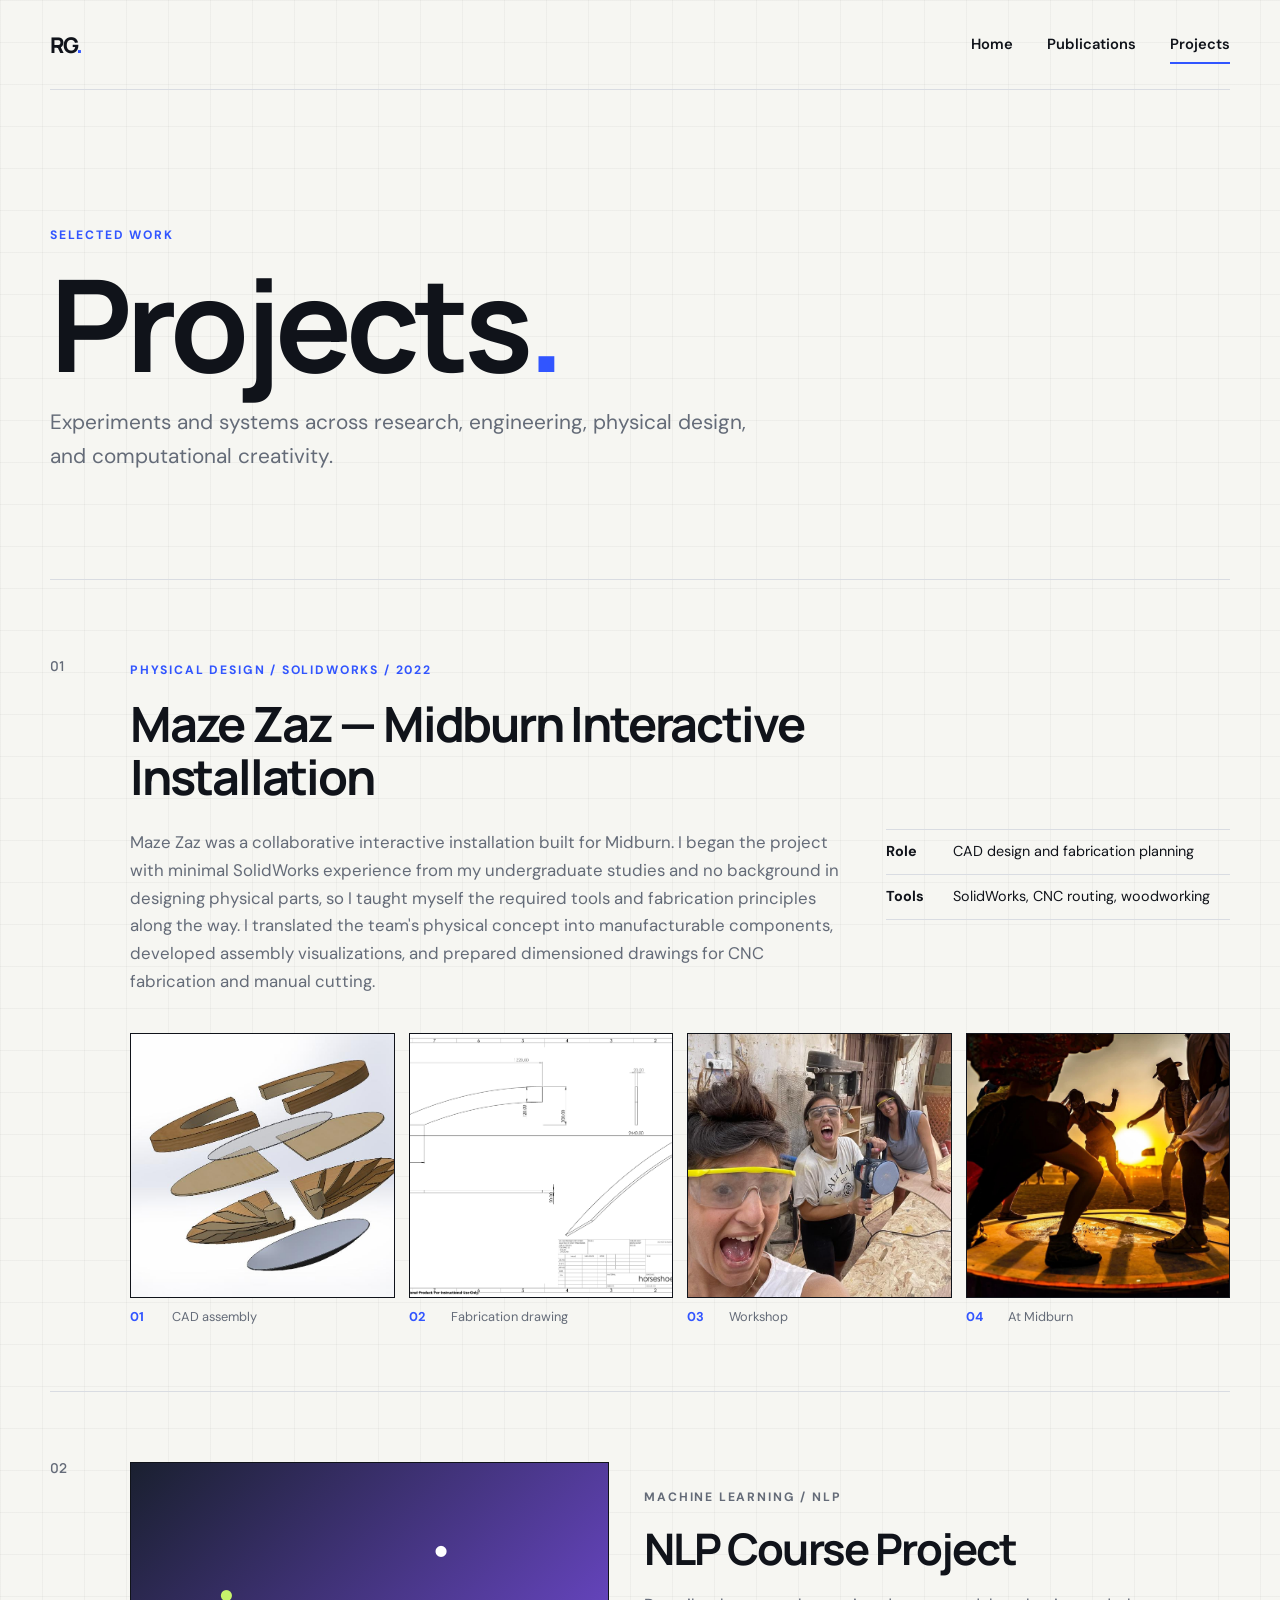
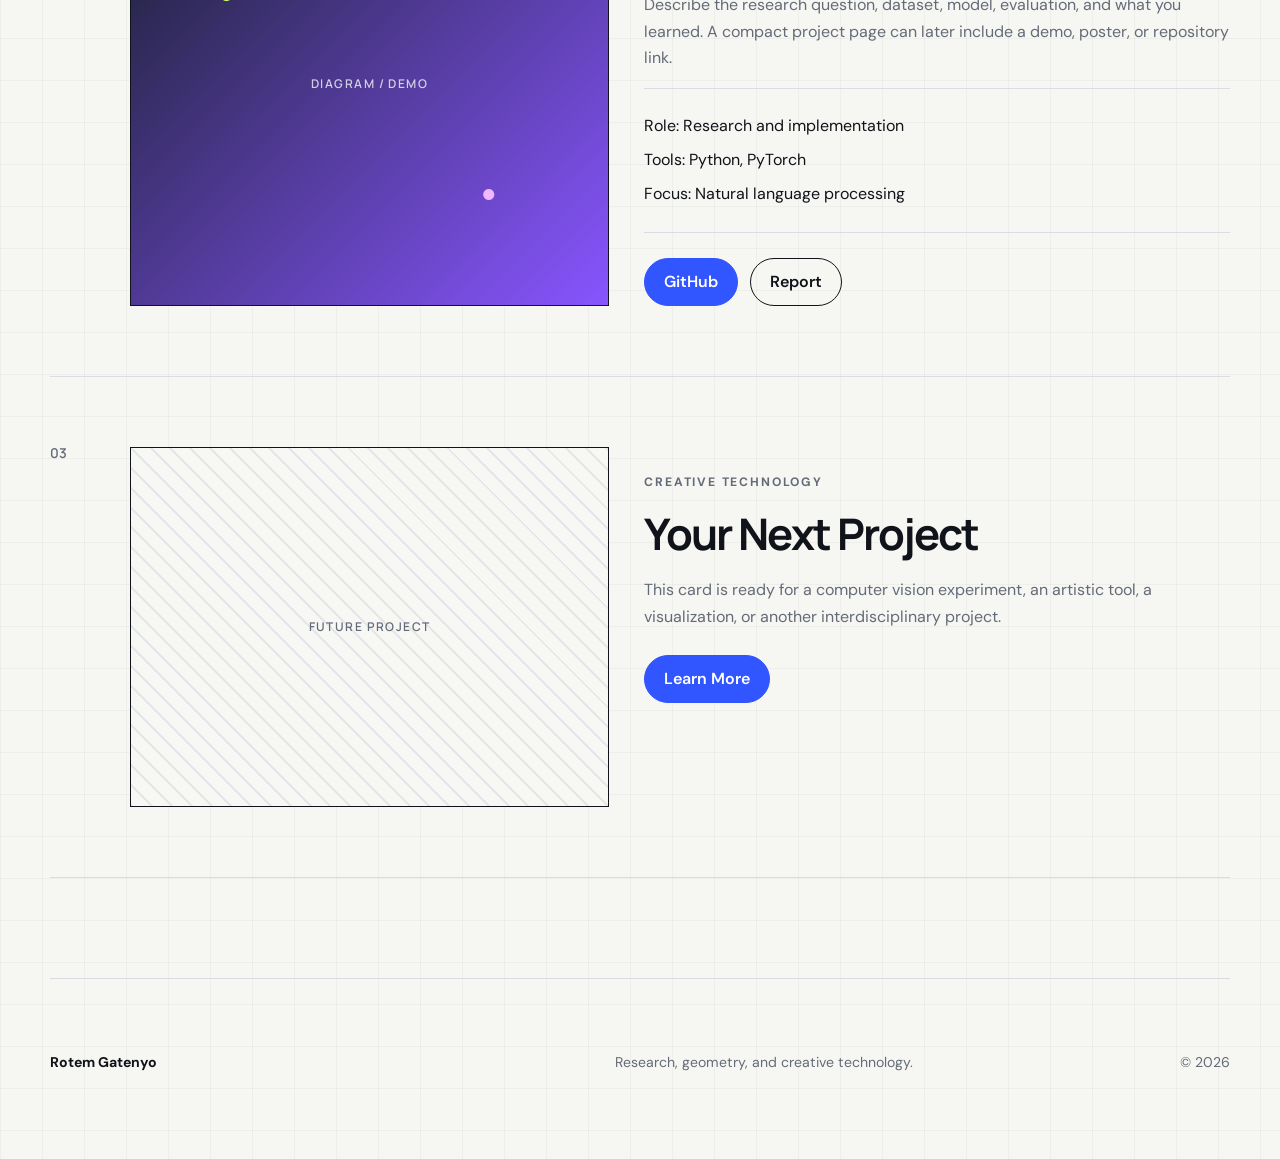
==== projects.html @ f50d6aac "add midburn project" ====
<!doctype html>
<html lang="en">
<head>
  <meta charset="utf-8">
  <meta name="viewport" content="width=device-width, initial-scale=1">
  <meta name="description" content="Research, engineering, and creative projects by Rotem Gatenyo.">
  <title>Projects | Rotem Gatenyo</title>
  <link rel="preconnect" href="https://fonts.googleapis.com">
  <link rel="preconnect" href="https://fonts.gstatic.com" crossorigin>
  <link href="https://fonts.googleapis.com/css2?family=DM+Sans:wght@400;500;600;700&family=Manrope:wght@500;600;700;800&display=swap" rel="stylesheet">
  <link rel="stylesheet" href="css/styles.css">
  <script src="js/main.js" defer></script>
</head>
<body>
  <header class="site-header">
    <a class="logo" href="index.html" aria-label="Rotem Gatenyo home">RG<span>.</span></a>
    <button class="menu-toggle" type="button" aria-expanded="false" aria-controls="site-nav">Menu</button>
    <nav id="site-nav" class="site-nav" aria-label="Main navigation">
      <a href="index.html">Home</a>
      <a href="publications.html">Publications</a>
      <a class="active" href="projects.html">Projects</a>
    </nav>
  </header>

  <main>
    <section class="page-hero section">
      <p class="eyebrow">Selected Work</p>
      <h1>Projects<span>.</span></h1>
      <p>Experiments and systems across research, engineering, physical design, and computational creativity.</p>
    </section>

    <section class="section project-list">
      <article class="project-case-study">
        <div class="project-case-heading">
          <div class="project-number">01</div>
          <div>
            <p class="card-meta">Physical Design / SolidWorks / 2022</p>
            <h2>Maze Zaz — Midburn Interactive Installation</h2>
          </div>
        </div>

        <div class="project-case-summary">
          <p>Maze Zaz was a collaborative interactive installation built for Midburn. I began the project with minimal SolidWorks experience from my undergraduate studies and no background in designing physical parts, so I taught myself the required tools and fabrication principles along the way. I translated the team's physical concept into manufacturable components, developed assembly visualizations, and prepared dimensioned drawings for CNC fabrication and manual cutting.</p>
          <ul class="project-facts">
            <li><strong>Role</strong> CAD design and fabrication planning</li>
            <li><strong>Tools</strong> SolidWorks, CNC routing, woodworking</li>
          </ul>
        </div>

        <div class="project-gallery" aria-label="Maze Zaz project process">
          <figure class="gallery-item">
            <img src="assets/images/projects/midburn/cad-exploded-view.jpg" alt="Exploded SolidWorks assembly showing the layered wooden components">
            <figcaption><span>01</span> CAD assembly</figcaption>
          </figure>
          <figure class="gallery-item">
            <img src="assets/images/projects/midburn/fabrication-drawing.png" alt="Dimensioned SolidWorks fabrication drawing for a curved wooden component">
            <figcaption><span>02</span> Fabrication drawing</figcaption>
          </figure>
          <figure class="gallery-item">
            <img src="assets/images/projects/midburn/workshop.jpg" alt="Team members cutting and sanding wooden parts in the workshop">
            <figcaption><span>03</span> Workshop</figcaption>
          </figure>
          <figure class="gallery-item">
            <img src="assets/images/projects/midburn/midburn-sunset.jpg" alt="Participants using the completed Maze Zaz installation at Midburn during sunset">
            <figcaption><span>04</span> At Midburn</figcaption>
          </figure>
        </div>
      </article>

      <article class="project-row">
        <div class="project-number">02</div>
        <div class="project-image placeholder-nlp" role="img" aria-label="Placeholder for the NLP course project image">
          <span>Diagram / demo</span>
        </div>
        <div class="project-copy">
          <p class="card-meta">Machine Learning / NLP</p>
          <h2>NLP Course Project</h2>
          <p>Describe the research question, dataset, model, evaluation, and what you learned. A compact project page can later include a demo, poster, or repository link.</p>
          <ul class="project-details">
            <li>Role: Research and implementation</li>
            <li>Tools: Python, PyTorch</li>
            <li>Focus: Natural language processing</li>
          </ul>
          <div class="button-row compact">
            <a class="button primary" href="#">GitHub</a>
            <a class="button" href="#">Report</a>
          </div>
        </div>
      </article>

      <article class="project-row">
        <div class="project-number">03</div>
        <div class="project-image placeholder-future" role="img" aria-label="Placeholder for a future project image">
          <span>Future project</span>
        </div>
        <div class="project-copy">
          <p class="card-meta">Creative Technology</p>
          <h2>Your Next Project</h2>
          <p>This card is ready for a computer vision experiment, an artistic tool, a visualization, or another interdisciplinary project.</p>
          <div class="button-row compact">
            <a class="button primary" href="#">Learn More</a>
          </div>
        </div>
      </article>
    </section>
  </main>

  <footer class="site-footer">
    <p>Rotem Gatenyo</p>
    <p>Research, geometry, and creative technology.</p>
    <p>© <span data-current-year></span></p>
  </footer>
</body>
</html>
---- css/styles.css ----
:root {
  --ink: #10131a;
  --muted: #646b78;
  --paper: #f6f6f2;
  --panel: #ffffff;
  --line: #d9dce2;
  --blue: #3155ff;
  --violet: #8855ff;
  --lime: #c7f36b;
  --max-width: 1180px;
  --shadow: 0 24px 70px rgba(24, 28, 42, 0.1);
}

* {
  box-sizing: border-box;
}

html {
  scroll-behavior: smooth;
}

body {
  margin: 0;
  color: var(--ink);
  background:
    linear-gradient(rgba(16, 19, 26, 0.035) 1px, transparent 1px),
    linear-gradient(90deg, rgba(16, 19, 26, 0.035) 1px, transparent 1px),
    var(--paper);
  background-size: 42px 42px;
  font-family: "DM Sans", sans-serif;
  line-height: 1.65;
}

a {
  color: inherit;
  text-decoration: none;
}

.site-header,
.site-footer,
.section {
  width: min(calc(100% - 40px), var(--max-width));
  margin-inline: auto;
}

.site-header {
  min-height: 90px;
  display: flex;
  align-items: center;
  justify-content: space-between;
  border-bottom: 1px solid var(--line);
}

.logo {
  font: 800 1.35rem/1 "Manrope", sans-serif;
  letter-spacing: -0.06em;
}

.logo span,
.page-hero h1 span {
  color: var(--blue);
}

.site-nav {
  display: flex;
  align-items: center;
  gap: 34px;
  font-size: 0.92rem;
  font-weight: 600;
}

.site-nav a {
  position: relative;
  padding: 12px 0;
}

.site-nav a::after {
  content: "";
  position: absolute;
  right: 0;
  bottom: 5px;
  left: 0;
  height: 2px;
  background: var(--blue);
  transform: scaleX(0);
  transform-origin: left;
  transition: transform 180ms ease;
}

.site-nav a:hover::after,
.site-nav a.active::after {
  transform: scaleX(1);
}

.menu-toggle {
  display: none;
}

.section {
  padding-block: 100px;
  border-bottom: 1px solid var(--line);
}

.hero {
  min-height: 690px;
  display: grid;
  grid-template-columns: 1.1fr 0.9fr;
  align-items: center;
  gap: 70px;
}

.eyebrow,
.card-meta,
.section-number,
.year-label {
  margin: 0 0 18px;
  color: var(--blue);
  font-size: 0.76rem;
  font-weight: 700;
  letter-spacing: 0.15em;
  text-transform: uppercase;
}

h1,
h2,
h3,
p {
  margin-top: 0;
}

h1,
h2,
h3 {
  font-family: "Manrope", sans-serif;
  letter-spacing: -0.045em;
}

.hero h1 {
  margin-bottom: 28px;
  font-size: clamp(4.5rem, 10vw, 8.5rem);
  line-height: 0.8;
}

.hero h1 span {
  color: transparent;
  -webkit-text-stroke: 2px var(--ink);
}

.hero-intro {
  max-width: 600px;
  color: #303541;
  font-size: clamp(1.3rem, 2.2vw, 1.75rem);
  line-height: 1.4;
}

.button-row {
  display: flex;
  flex-wrap: wrap;
  gap: 12px;
  margin-top: 34px;
}

.button-row.compact {
  margin-top: 25px;
}

.button {
  display: inline-flex;
  align-items: center;
  justify-content: center;
  min-height: 45px;
  padding: 10px 19px;
  border: 1px solid var(--ink);
  border-radius: 100px;
  background: transparent;
  font-weight: 600;
  transition: transform 180ms ease, color 180ms ease, background 180ms ease;
}

.button:hover {
  transform: translateY(-2px);
  color: var(--paper);
  background: var(--ink);
}

.button.primary {
  color: white;
  border-color: var(--blue);
  background: var(--blue);
}

.hero-visual {
  position: relative;
  min-height: 480px;
  overflow: hidden;
  border: 1px solid var(--ink);
  border-radius: 2px;
  background: #111522;
  box-shadow: var(--shadow);
}

.hero-visual img {
  width: 100%;
  height: 100%;
  min-height: 480px;
  display: block;
  object-fit: cover;
  object-position: center;
}

.two-column {
  display: grid;
  grid-template-columns: 0.7fr 1.3fr;
  gap: 80px;
}

.about-portrait {
  width: 170px;
  height: 220px;
  display: block;
  margin-top: 28px;
  border: 1px solid var(--ink);
  object-fit: cover;
  object-position: center 34%;
  box-shadow: 5px 5px 0 var(--blue);
}

h2 {
  margin-bottom: 20px;
  font-size: clamp(2rem, 4vw, 3.7rem);
  line-height: 1.08;
}

.prose {
  max-width: 720px;
  font-size: 1.12rem;
}

.prose p:first-child {
  font-size: 1.45rem;
  line-height: 1.45;
}

.section-heading {
  display: flex;
  align-items: end;
  justify-content: space-between;
  gap: 30px;
  margin-bottom: 45px;
}

.section-heading > p {
  color: var(--muted);
}

.tag-grid {
  display: grid;
  grid-template-columns: repeat(3, 1fr);
}

.tag-grid span {
  padding: 30px 24px;
  border-top: 1px solid var(--ink);
  font-family: "Manrope", sans-serif;
  font-size: clamp(1rem, 2vw, 1.35rem);
  font-weight: 700;
}

.tag-grid span:nth-child(3n + 2) {
  border-right: 1px solid var(--line);
  border-left: 1px solid var(--line);
}

.card-grid {
  display: grid;
  grid-template-columns: repeat(2, 1fr);
  gap: 24px;
}

.project-card {
  overflow: hidden;
  border: 1px solid var(--ink);
  background: var(--panel);
  box-shadow: 8px 8px 0 var(--ink);
}

.card-art {
  position: relative;
  height: 285px;
  overflow: hidden;
}

.accent-blue .card-art {
  background: linear-gradient(135deg, #dbe2ff, #3155ff);
}

.accent-violet .card-art {
  background: linear-gradient(135deg, #f0ddff, #8855ff);
}

.card-art-geometry::before,
.card-art-object::before {
  content: "";
  position: absolute;
  inset: 18%;
  border: 2px solid white;
  transform: rotate(25deg);
  box-shadow: 0 0 0 20px rgba(255, 255, 255, 0.15), 0 0 0 42px rgba(255, 255, 255, 0.08);
}

.card-art-object::before {
  inset: 24% 29%;
  border-radius: 50% 10% 45% 20%;
  transform: rotate(-16deg);
}

.card-art-photo img {
  width: 100%;
  height: 100%;
  display: block;
  object-fit: cover;
}

.card-art-publication img {
  padding: 10px;
  background: white;
  object-fit: contain;
  object-position: center;
}

.card-body {
  padding: 30px;
}

.card-body h3 {
  margin-bottom: 12px;
  font-size: 1.75rem;
}

.card-body p {
  color: var(--muted);
}

.text-link {
  display: inline-block;
  color: var(--ink);
  font-weight: 700;
}

.text-link span {
  display: inline-block;
  transition: transform 180ms ease;
}

.text-link:hover span {
  transform: translate(3px, -2px);
}

.page-hero {
  padding-top: 135px;
  padding-bottom: 85px;
}

.page-hero h1 {
  margin-bottom: 20px;
  font-size: clamp(4rem, 10vw, 8rem);
  line-height: 0.95;
}

.page-hero > p:last-child {
  max-width: 700px;
  color: var(--muted);
  font-size: 1.3rem;
}

.publication-list,
.project-list {
  padding-top: 25px;
}

.year-label {
  margin-top: 55px;
  padding-bottom: 15px;
  border-bottom: 1px solid var(--ink);
}

.publication {
  display: grid;
  grid-template-columns: 90px 1fr;
  gap: 30px;
  padding: 50px 0 70px;
  border-bottom: 1px solid var(--line);
}

.publication-index,
.project-number {
  color: var(--muted);
  font: 600 0.85rem/1 "Manrope", sans-serif;
}

.publication h2 {
  margin-bottom: 10px;
  font-size: clamp(1.65rem, 2.1vw, 2.15rem);
  line-height: 1.08;
}

.publication-content {
  display: grid;
  grid-template-columns: 430px minmax(0, 1fr);
  align-items: start;
  gap: 42px;
}

.publication-content-featured {
  grid-template-columns: 430px minmax(0, 1fr);
}

.publication-visual {
  display: block;
  overflow: hidden;
  border: 1px solid var(--ink);
  background: white;
  box-shadow: 7px 7px 0 var(--ink);
}

.publication-visual img {
  width: 100%;
  height: auto;
  display: block;
  transition: transform 240ms ease;
}

.publication-visual-wide {
  width: 100%;
}

.publication-visual-portrait {
  width: 82%;
}

.publication-visual:hover img {
  transform: scale(1.015);
}

.authors {
  margin-bottom: 12px;
  color: #343946;
  line-height: 1.45;
}

.description {
  max-width: 760px;
  margin-bottom: 0;
  color: var(--muted);
  font-size: 0.95rem;
  line-height: 1.55;
}

.publication .button-row.compact {
  margin-top: 20px;
}

.publication .button {
  min-height: 41px;
  padding: 8px 16px;
  font-size: 0.92rem;
}

@media (max-width: 1050px) {
  .publication-content,
  .publication-content-featured {
    grid-template-columns: 1fr;
    gap: 32px;
  }

  .publication-visual {
    width: min(100%, 620px);
  }

  .publication-visual-portrait {
    width: min(82%, 430px);
  }
}

.project-row {
  display: grid;
  grid-template-columns: 45px minmax(260px, 0.9fr) 1.1fr;
  gap: 35px;
  padding: 70px 0;
  border-bottom: 1px solid var(--line);
}

.project-case-study {
  padding: 55px 0 65px;
  border-bottom: 1px solid var(--line);
}

.project-case-heading {
  display: grid;
  grid-template-columns: 45px 1fr;
  gap: 35px;
  margin-bottom: 26px;
}

.project-case-heading h2 {
  max-width: 900px;
  margin-bottom: 0;
  font-size: clamp(2.1rem, 3.8vw, 3.8rem);
}

.project-case-summary {
  display: grid;
  grid-template-columns: minmax(0, 1.35fr) minmax(280px, 0.65fr);
  align-items: start;
  gap: 42px;
  margin-left: 80px;
}

.project-case-summary > p {
  margin-bottom: 0;
  color: var(--muted);
  font-size: 1.05rem;
}

.project-facts {
  margin: 0;
  padding: 0;
  border-top: 1px solid var(--line);
  list-style: none;
}

.project-facts li {
  display: grid;
  grid-template-columns: 55px 1fr;
  gap: 12px;
  padding: 10px 0;
  border-bottom: 1px solid var(--line);
  font-size: 0.9rem;
}

.project-gallery {
  display: grid;
  grid-template-columns: repeat(4, minmax(0, 1fr));
  gap: 14px;
  margin: 38px 0 0 80px;
}

.gallery-item {
  margin: 0;
}

.gallery-item img {
  width: 100%;
  aspect-ratio: 1 / 1;
  display: block;
  border: 1px solid var(--ink);
  background: white;
  object-fit: cover;
}

.gallery-item:nth-child(1) img {
  object-position: center;
}

.gallery-item:nth-child(2) img {
  object-fit: cover;
  object-position: 50% 39%;
}

.gallery-item:nth-child(3) img {
  object-position: center 58%;
}

.gallery-item:nth-child(4) img {
  object-position: center;
}

.gallery-item figcaption {
  display: grid;
  grid-template-columns: 34px 1fr;
  gap: 8px;
  padding-top: 10px;
  color: var(--muted);
  font-size: 0.8rem;
  line-height: 1.45;
}

.gallery-item figcaption span {
  color: var(--blue);
  font-weight: 700;
}

.project-image {
  min-height: 360px;
  display: grid;
  place-items: center;
  overflow: hidden;
  border: 1px solid var(--ink);
  color: rgba(255, 255, 255, 0.75);
  font: 600 0.75rem/1 "Manrope", sans-serif;
  letter-spacing: 0.12em;
  text-transform: uppercase;
}

.placeholder-solidworks {
  background:
    linear-gradient(35deg, transparent 47%, rgba(255, 255, 255, 0.45) 48% 49%, transparent 50%),
    linear-gradient(-35deg, transparent 47%, rgba(255, 255, 255, 0.32) 48% 49%, transparent 50%),
    #3155ff;
  background-size: 60px 60px;
}

.placeholder-nlp {
  background: radial-gradient(circle at 20% 30%, var(--lime) 0 5px, transparent 6px),
    radial-gradient(circle at 65% 20%, white 0 5px, transparent 6px),
    radial-gradient(circle at 75% 75%, #f2b8ff 0 5px, transparent 6px),
    linear-gradient(135deg, #1a2030, #8855ff);
}

.placeholder-future {
  color: var(--muted);
  background: repeating-linear-gradient(45deg, #e5e6ea, #e5e6ea 2px, #f7f7f4 2px, #f7f7f4 14px);
}

.project-copy {
  padding-top: 25px;
}

.project-copy h2 {
  font-size: clamp(2rem, 3.4vw, 3.2rem);
}

.project-copy > p {
  color: var(--muted);
}

.project-details {
  padding: 20px 0;
  border-top: 1px solid var(--line);
  border-bottom: 1px solid var(--line);
  list-style: none;
}

.project-details li {
  padding: 4px 0;
}

.site-footer {
  min-height: 180px;
  display: grid;
  grid-template-columns: 1fr 1fr auto;
  align-items: center;
  gap: 30px;
  color: var(--muted);
  font-size: 0.88rem;
}

.site-footer p:first-child {
  color: var(--ink);
  font-weight: 700;
}

@media (max-width: 800px) {
  .site-header {
    position: relative;
    min-height: 74px;
  }

  .menu-toggle {
    display: block;
    padding: 8px 0;
    border: 0;
    background: transparent;
    font: 600 0.9rem/1 "DM Sans", sans-serif;
  }

  .site-nav {
    position: absolute;
    z-index: 10;
    top: 74px;
    right: 0;
    left: 0;
    display: none;
    padding: 20px;
    border: 1px solid var(--ink);
    background: var(--paper);
    flex-direction: column;
    align-items: flex-start;
    gap: 10px;
  }

  .site-nav.open {
    display: flex;
  }

  .section {
    padding-block: 70px;
  }

  .hero {
    grid-template-columns: 1fr;
    gap: 45px;
    padding-top: 80px;
  }

  .hero-visual {
    min-height: 400px;
  }

  .two-column,
  .card-grid,
  .project-row {
    grid-template-columns: 1fr;
  }

  .project-case-heading {
    grid-template-columns: 1fr;
    gap: 12px;
  }

  .project-case-summary {
    grid-template-columns: 1fr;
    gap: 24px;
    margin-left: 0;
  }

  .project-gallery {
    margin-left: 0;
    overflow-x: auto;
    grid-template-columns: repeat(4, 220px);
    padding-bottom: 12px;
    scroll-snap-type: x proximity;
  }

  .gallery-item {
    scroll-snap-align: start;
  }

  .tag-grid {
    grid-template-columns: repeat(2, 1fr);
  }

  .tag-grid span:nth-child(3n + 2) {
    border-right: 0;
    border-left: 0;
  }

  .tag-grid span:nth-child(even) {
    border-left: 1px solid var(--line);
  }

  .project-number {
    display: none;
  }

  .project-image {
    min-height: 300px;
  }

  .publication-content {
    grid-template-columns: 1fr;
    gap: 32px;
  }

  .publication-visual {
    width: min(100%, 520px);
  }

  .site-footer {
    grid-template-columns: 1fr;
    gap: 5px;
    padding-block: 50px;
  }
}

@media (max-width: 520px) {
  .site-header,
  .site-footer,
  .section {
    width: min(calc(100% - 28px), var(--max-width));
  }

  .hero h1 {
    font-size: 4.2rem;
  }

  .hero-visual {
    min-height: 330px;
  }

  .section-heading {
    align-items: flex-start;
    flex-direction: column;
  }

  .tag-grid {
    grid-template-columns: 1fr;
  }

  .tag-grid span:nth-child(even) {
    border-left: 0;
  }

  .publication {
    grid-template-columns: 1fr;
    gap: 15px;
  }
}

@media (prefers-reduced-motion: reduce) {
  html {
    scroll-behavior: auto;
  }

  *,
  *::before,
  *::after {
    transition-duration: 0.01ms !important;
  }
}
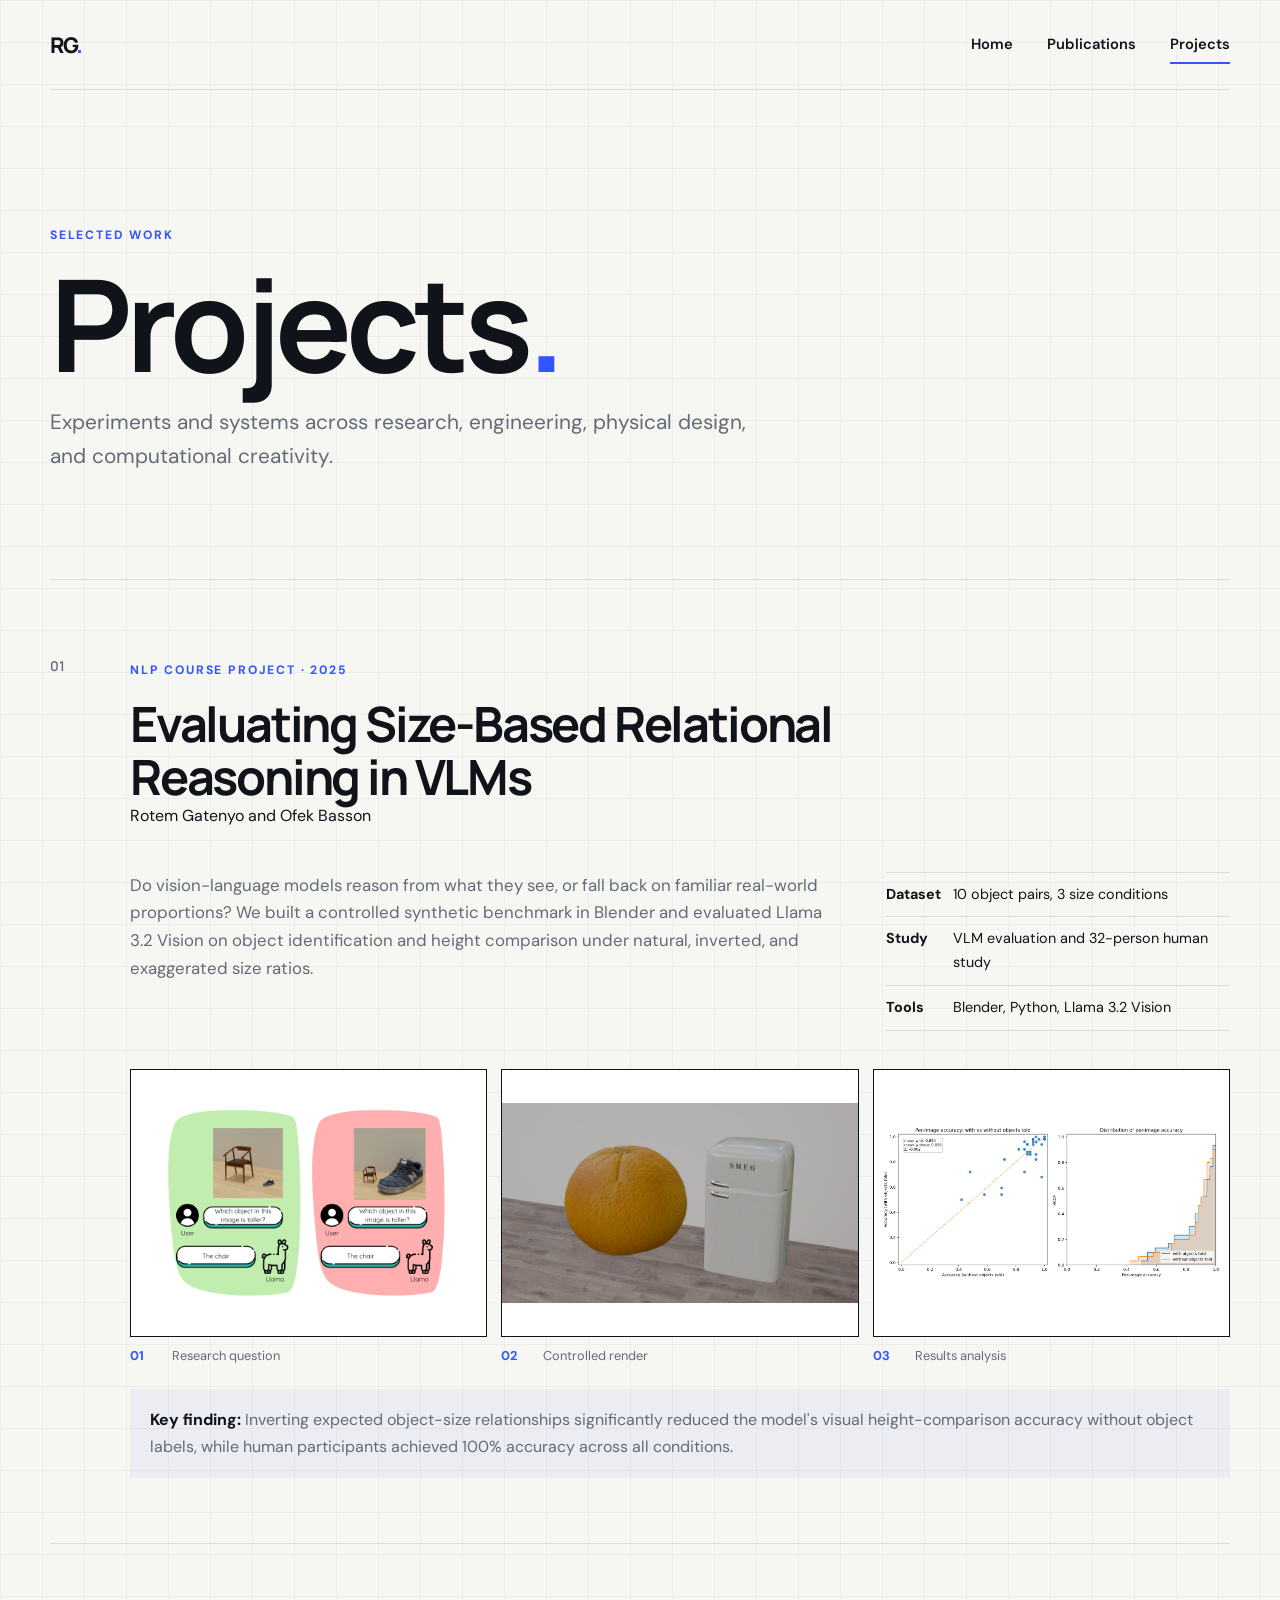
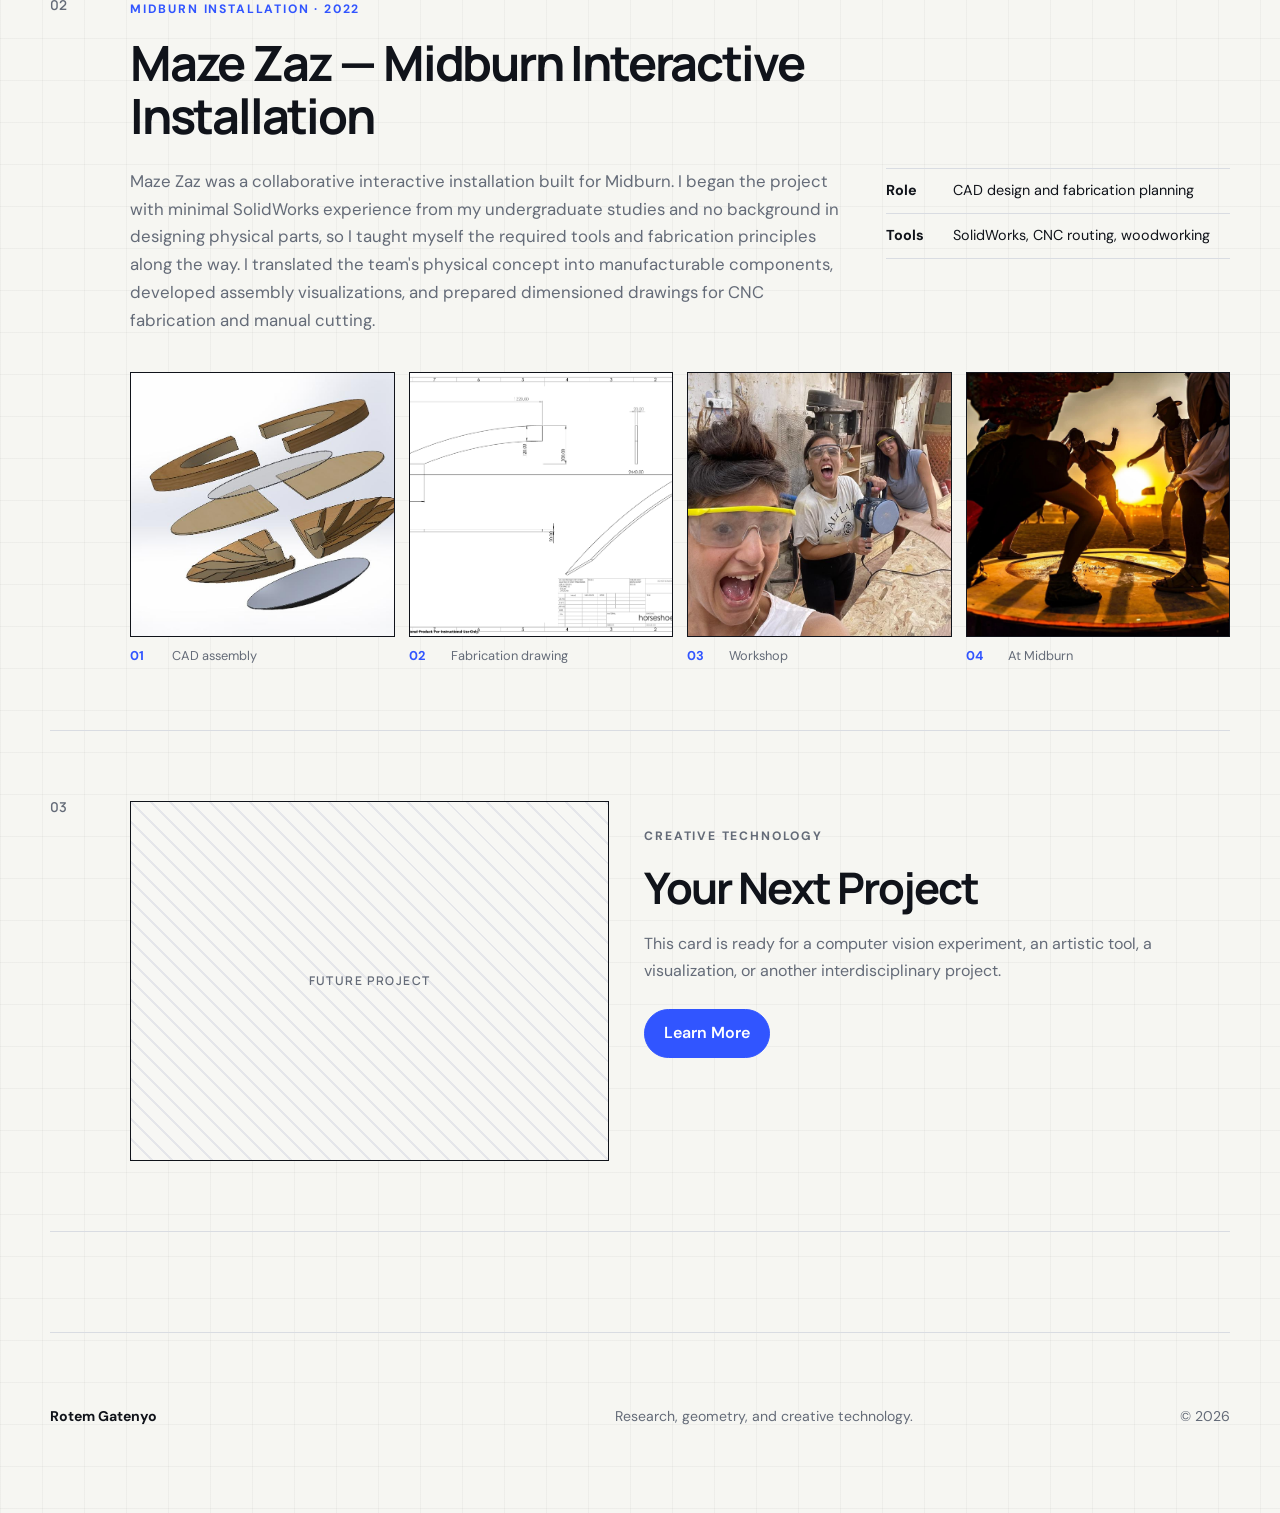
==== commit dd3d8e18: "add nlp project" ====
--- a/projects.html
+++ b/projects.html
@@ -30,11 +30,50 @@
     </section>
 
     <section class="section project-list">
-      <article class="project-case-study">
+      <article class="project-case-study project-case-study-nlp">
         <div class="project-case-heading">
           <div class="project-number">01</div>
           <div>
-            <p class="card-meta">Physical Design / SolidWorks / 2022</p>
+            <p class="card-meta">NLP Course Project · 2025</p>
+            <h2>Evaluating Size-Based Relational Reasoning in VLMs</h2>
+            <p class="project-authors">Rotem Gatenyo and Ofek Basson</p>
+          </div>
+        </div>
+
+        <div class="project-case-summary">
+          <div>
+            <p>Do vision-language models reason from what they see, or fall back on familiar real-world proportions? We built a controlled synthetic benchmark in Blender and evaluated Llama 3.2 Vision on object identification and height comparison under natural, inverted, and exaggerated size ratios.</p>
+          </div>
+          <ul class="project-facts">
+            <li><strong>Dataset</strong> 10 object pairs, 3 size conditions</li>
+            <li><strong>Study</strong> VLM evaluation and 32-person human study</li>
+            <li><strong>Tools</strong> Blender, Python, Llama 3.2 Vision</li>
+          </ul>
+        </div>
+
+        <div class="project-gallery project-gallery-nlp" aria-label="VLM relational reasoning project">
+          <figure class="gallery-item">
+            <img src="assets/images/projects/vlm-relational-reasoning/teaser.png" alt="A chair and shoe shown at natural and inverted size ratios, with correct and incorrect VLM answers">
+            <figcaption><span>01</span> Research question</figcaption>
+          </figure>
+          <figure class="gallery-item">
+            <img src="assets/images/projects/vlm-relational-reasoning/counterfactual-scene.png" alt="A controlled Blender render showing an orange larger than a refrigerator">
+            <figcaption><span>02</span> Controlled render</figcaption>
+          </figure>
+          <figure class="gallery-item">
+            <img src="assets/images/projects/vlm-relational-reasoning/prompt-effect.png" alt="Plots comparing taller-decision accuracy with and without object names in the prompt">
+            <figcaption><span>03</span> Results analysis</figcaption>
+          </figure>
+        </div>
+
+        <p class="project-finding"><strong>Key finding:</strong> Inverting expected object-size relationships significantly reduced the model's visual height-comparison accuracy without object labels, while human participants achieved 100% accuracy across all conditions.</p>
+      </article>
+
+      <article class="project-case-study">
+        <div class="project-case-heading">
+          <div class="project-number">02</div>
+          <div>
+            <p class="card-meta">Midburn Installation · 2022</p>
             <h2>Maze Zaz — Midburn Interactive Installation</h2>
           </div>
         </div>
@@ -68,27 +107,6 @@
       </article>
 
       <article class="project-row">
-        <div class="project-number">02</div>
-        <div class="project-image placeholder-nlp" role="img" aria-label="Placeholder for the NLP course project image">
-          <span>Diagram / demo</span>
-        </div>
-        <div class="project-copy">
-          <p class="card-meta">Machine Learning / NLP</p>
-          <h2>NLP Course Project</h2>
-          <p>Describe the research question, dataset, model, evaluation, and what you learned. A compact project page can later include a demo, poster, or repository link.</p>
-          <ul class="project-details">
-            <li>Role: Research and implementation</li>
-            <li>Tools: Python, PyTorch</li>
-            <li>Focus: Natural language processing</li>
-          </ul>
-          <div class="button-row compact">
-            <a class="button primary" href="#">GitHub</a>
-            <a class="button" href="#">Report</a>
-          </div>
-        </div>
-      </article>
-
-      <article class="project-row">
         <div class="project-number">03</div>
         <div class="project-image placeholder-future" role="img" aria-label="Placeholder for a future project image">
           <span>Future project</span>
--- a/css/styles.css
+++ b/css/styles.css
@@ -516,7 +516,8 @@
   margin-left: 80px;
 }
 
-.project-case-summary > p {
+.project-case-summary > p,
+.project-case-summary > div > p {
   margin-bottom: 0;
   color: var(--muted);
   font-size: 1.05rem;
@@ -543,6 +544,32 @@
   grid-template-columns: repeat(4, minmax(0, 1fr));
   gap: 14px;
   margin: 38px 0 0 80px;
+}
+
+.project-gallery-nlp {
+  grid-template-columns: repeat(3, minmax(0, 1fr));
+}
+
+.project-gallery-nlp .gallery-item img {
+  aspect-ratio: 4 / 3;
+  background: white;
+  object-fit: contain;
+}
+
+.project-links {
+  margin-top: 22px;
+}
+
+.project-finding {
+  margin: 24px 0 0 80px;
+  padding: 18px 20px;
+  border-left: 4px solid var(--accent);
+  background: rgba(49, 85, 255, 0.06);
+  color: var(--muted);
+}
+
+.project-finding strong {
+  color: var(--ink);
 }
 
 .gallery-item {
@@ -572,6 +599,11 @@
 }
 
 .gallery-item:nth-child(4) img {
+  object-position: center;
+}
+
+.project-gallery-nlp .gallery-item img {
+  object-fit: contain;
   object-position: center;
 }
 
@@ -736,6 +768,14 @@
     scroll-snap-align: start;
   }
 
+  .project-gallery-nlp {
+    grid-template-columns: repeat(3, 250px);
+  }
+
+  .project-finding {
+    margin-left: 0;
+  }
+
   .tag-grid {
     grid-template-columns: repeat(2, 1fr);
   }
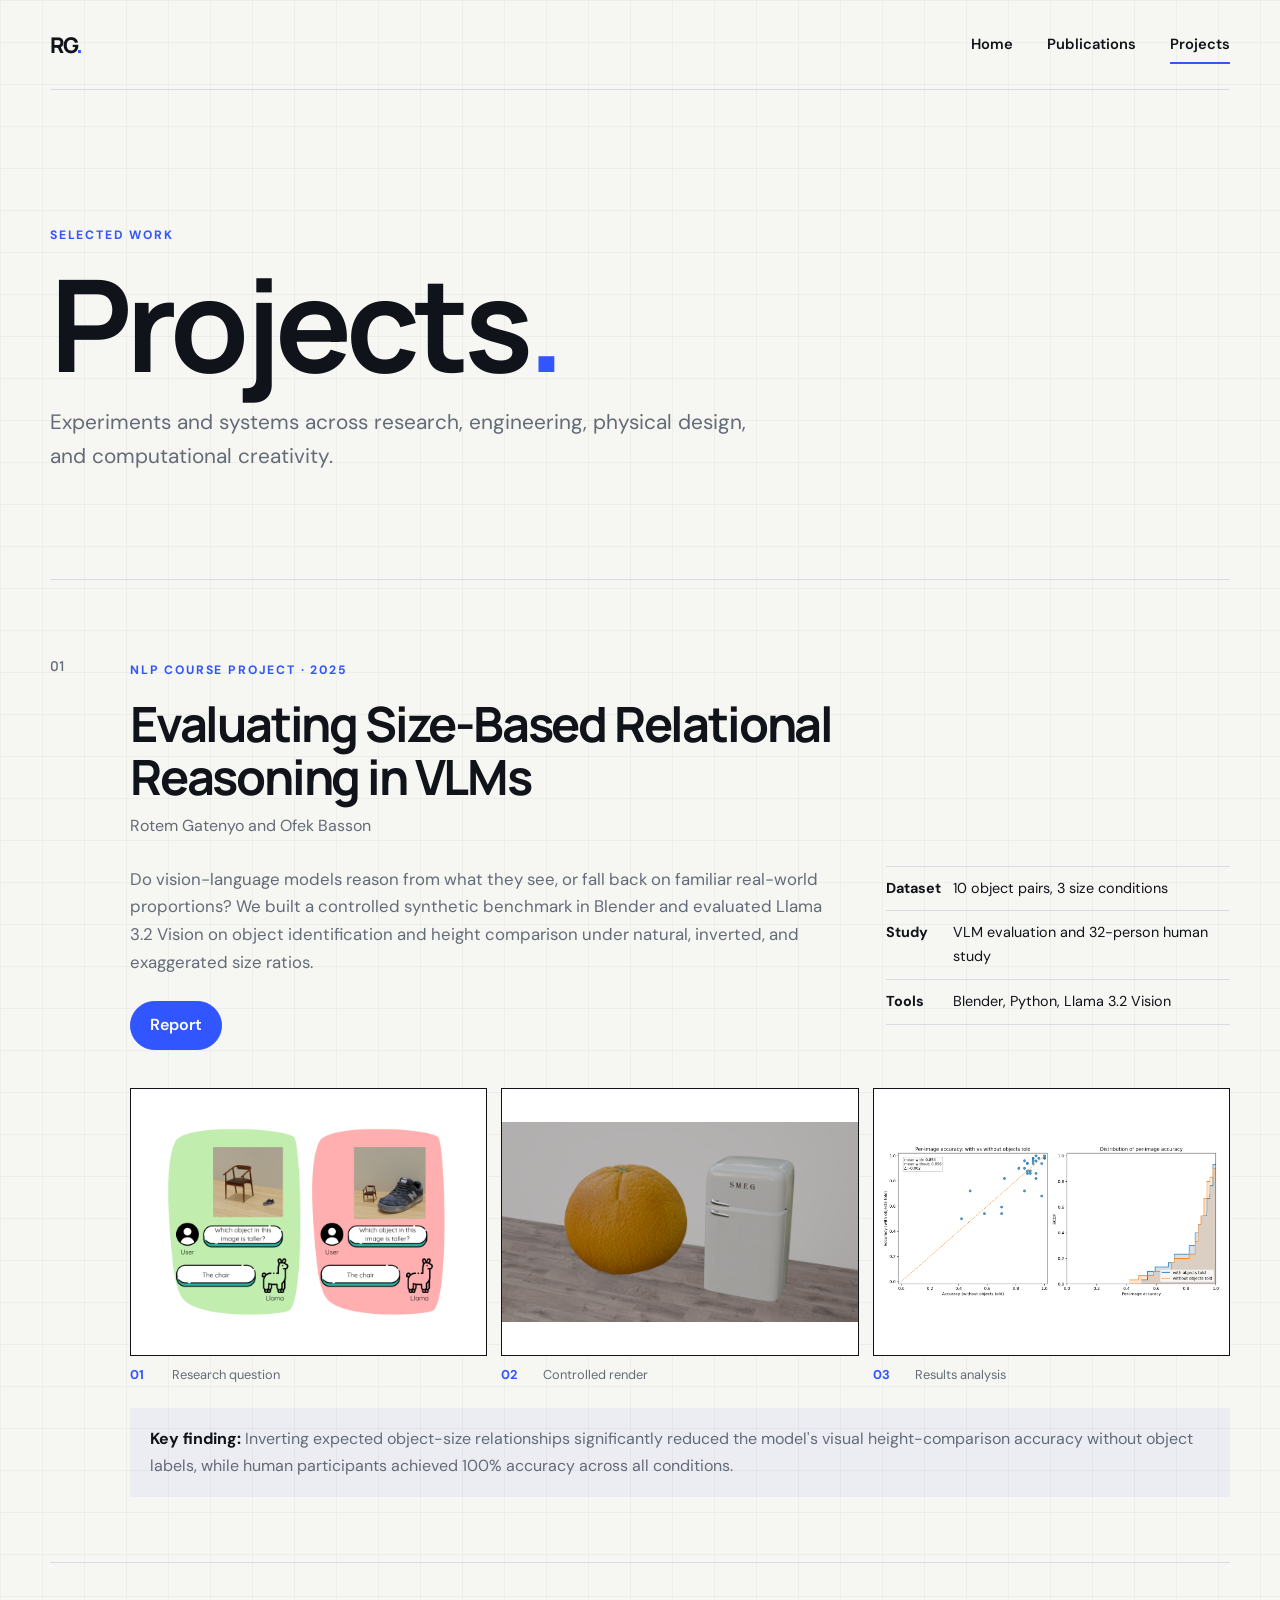
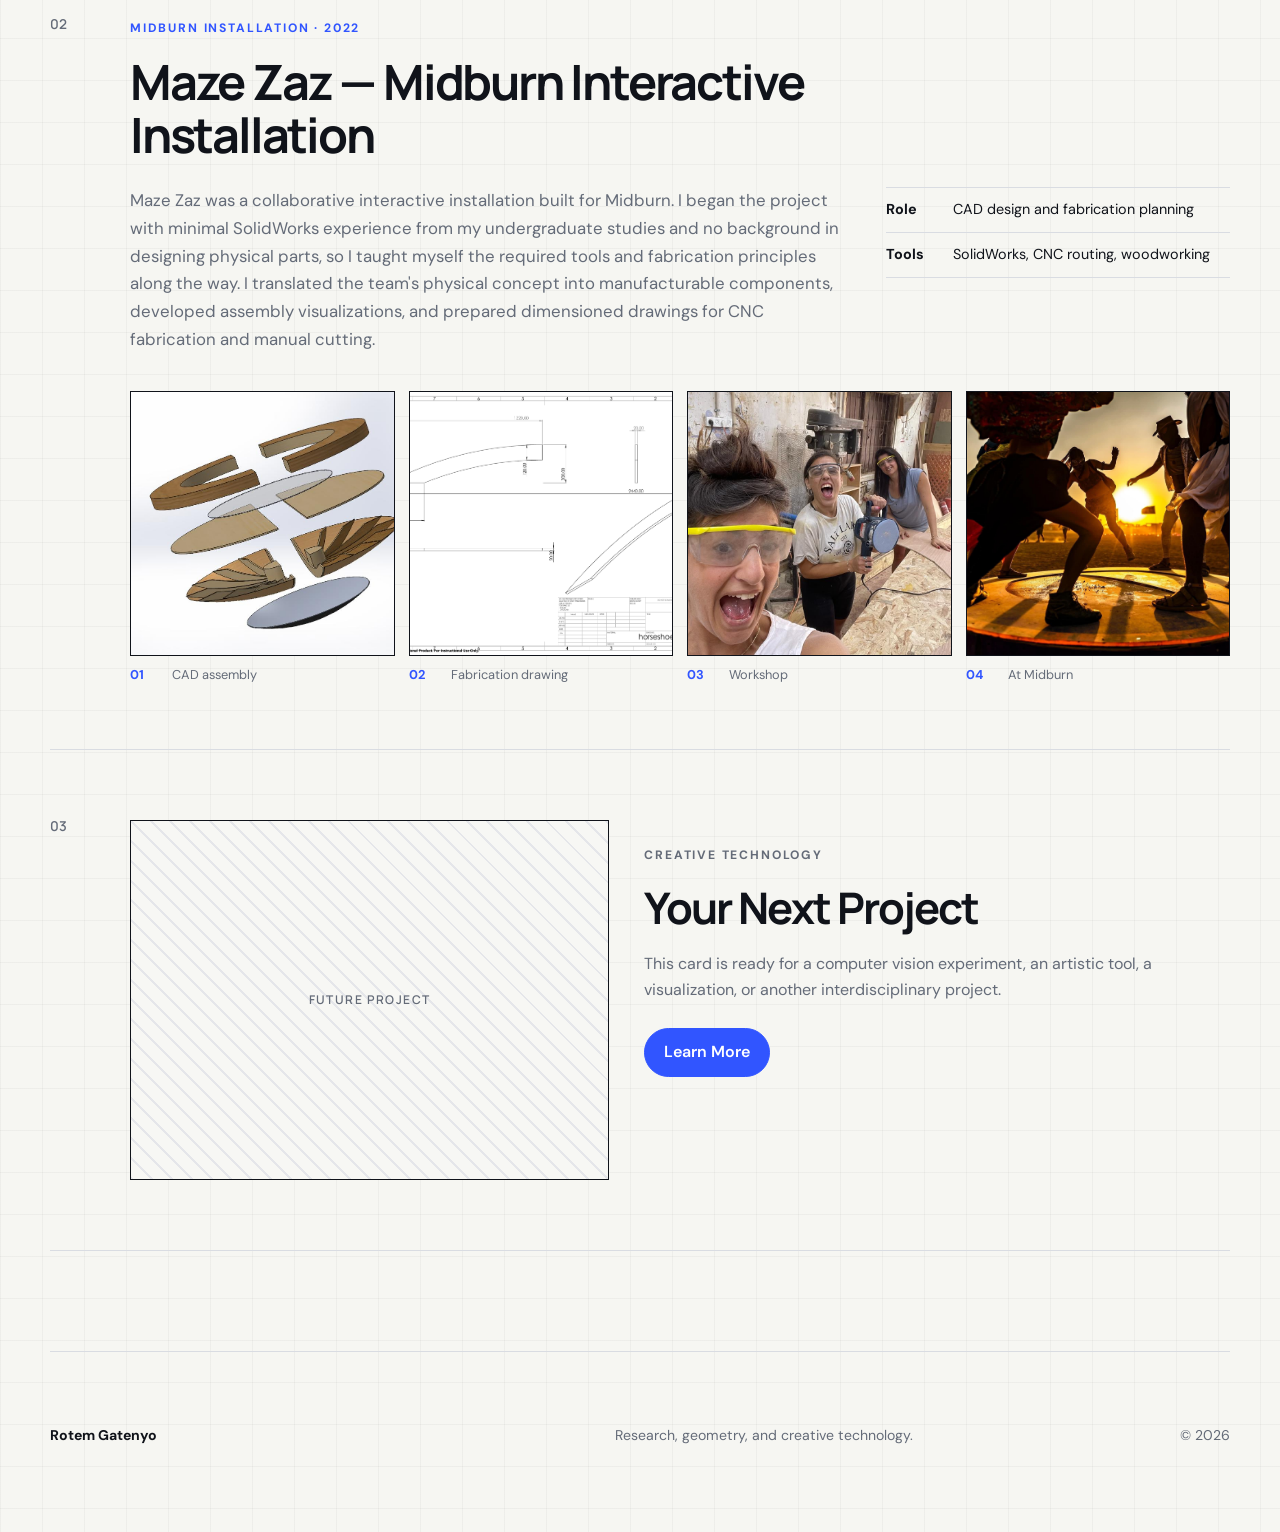
==== commit 778ee2e3: "updated nlp project" ====
--- a/projects.html
+++ b/projects.html
@@ -43,6 +43,9 @@
         <div class="project-case-summary">
           <div>
             <p>Do vision-language models reason from what they see, or fall back on familiar real-world proportions? We built a controlled synthetic benchmark in Blender and evaluated Llama 3.2 Vision on object identification and height comparison under natural, inverted, and exaggerated size ratios.</p>
+            <div class="button-row compact project-report-link">
+              <a class="button primary" href="assets/images/projects/vlm-relational-reasoning/vlm_relational_reasoning.pdf">Report</a>
+            </div>
           </div>
           <ul class="project-facts">
             <li><strong>Dataset</strong> 10 object pairs, 3 size conditions</li>
--- a/css/styles.css
+++ b/css/styles.css
@@ -556,7 +556,13 @@
   object-fit: contain;
 }
 
-.project-links {
+.project-authors {
+  margin: 10px 0 0;
+  color: var(--muted);
+  font-size: 1rem;
+}
+
+.project-report-link {
   margin-top: 22px;
 }
 
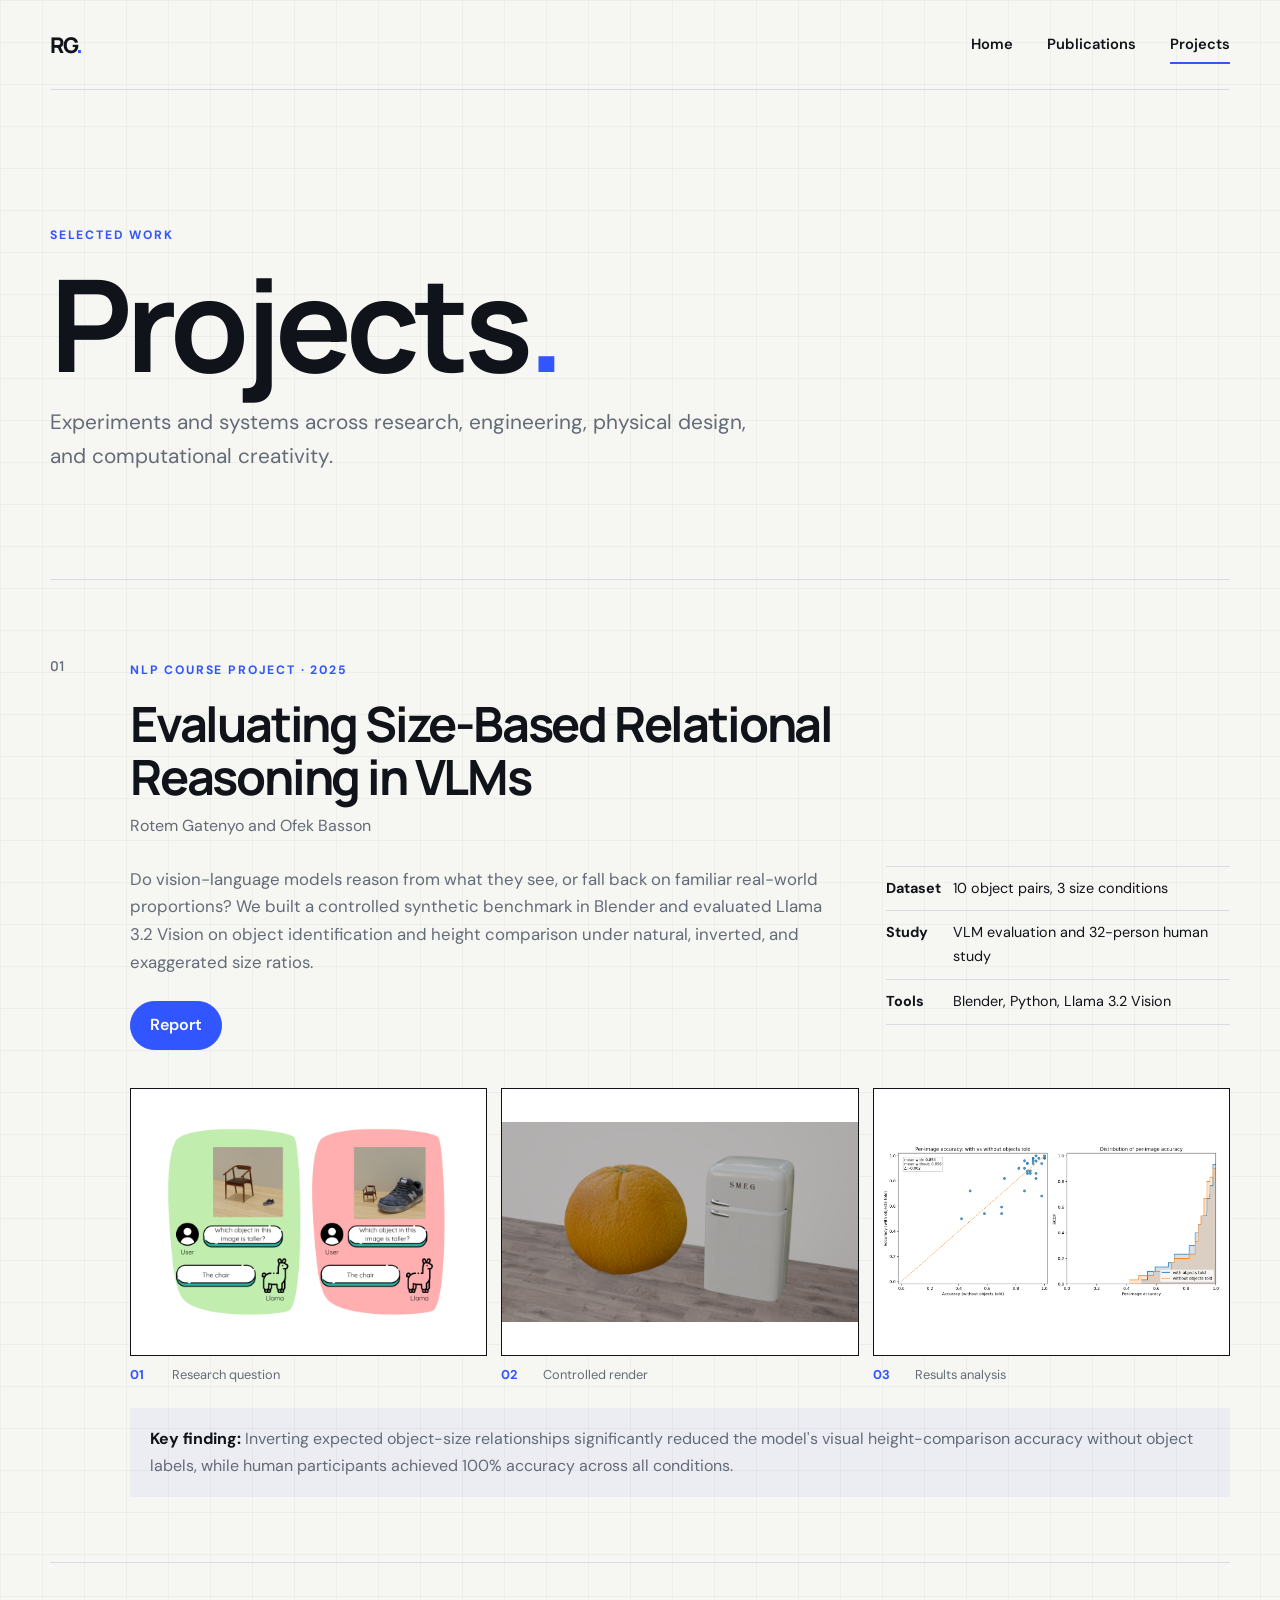
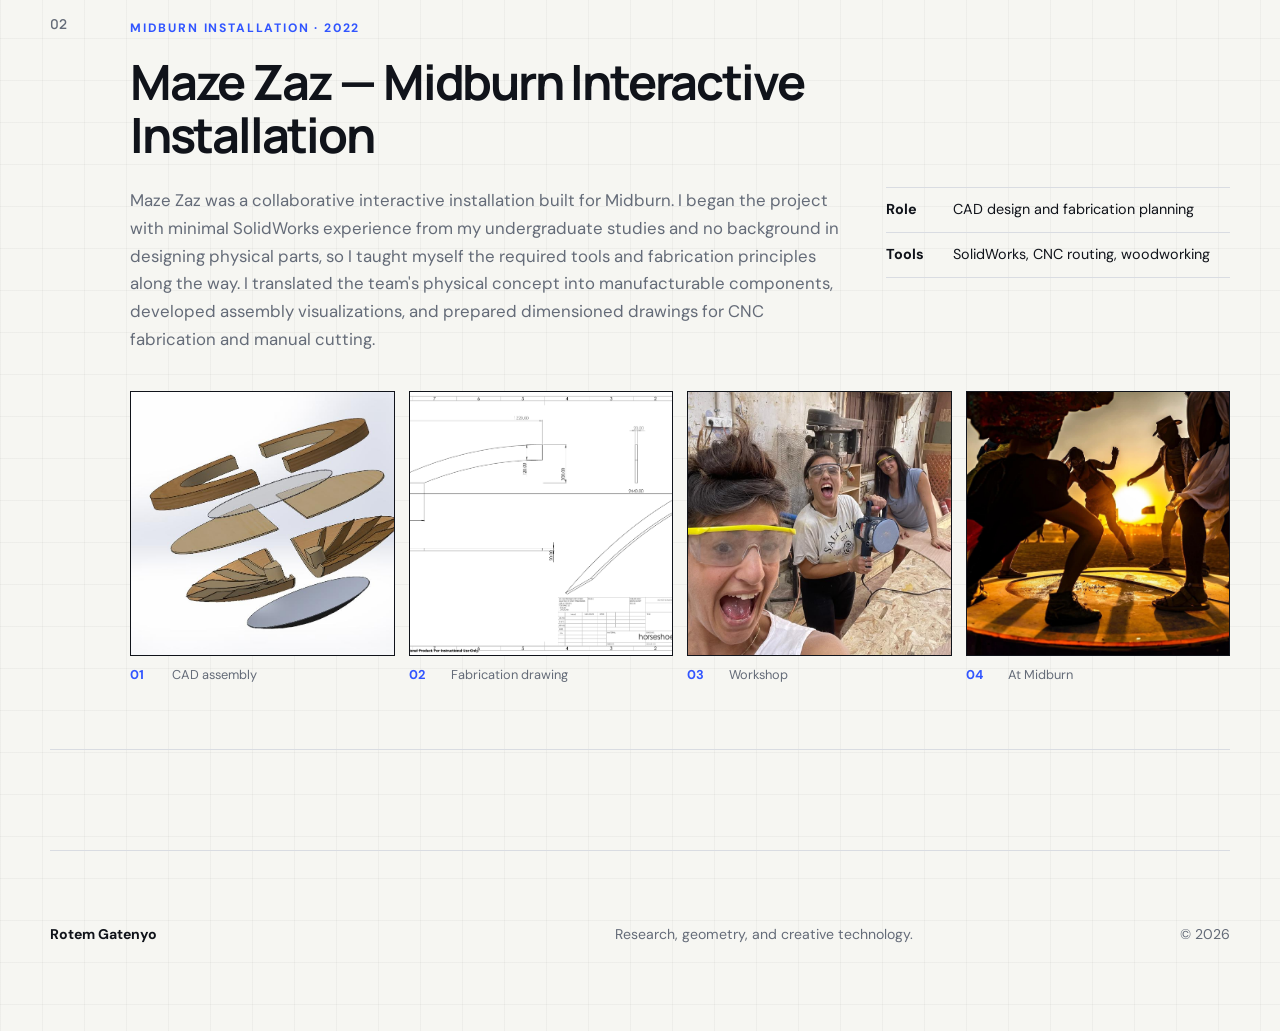
==== commit 1594e320: "Update projects" ====
--- a/projects.html
+++ b/projects.html
@@ -109,20 +109,6 @@
         </div>
       </article>
 
-      <article class="project-row">
-        <div class="project-number">03</div>
-        <div class="project-image placeholder-future" role="img" aria-label="Placeholder for a future project image">
-          <span>Future project</span>
-        </div>
-        <div class="project-copy">
-          <p class="card-meta">Creative Technology</p>
-          <h2>Your Next Project</h2>
-          <p>This card is ready for a computer vision experiment, an artistic tool, a visualization, or another interdisciplinary project.</p>
-          <div class="button-row compact">
-            <a class="button primary" href="#">Learn More</a>
-          </div>
-        </div>
-      </article>
     </section>
   </main>
 
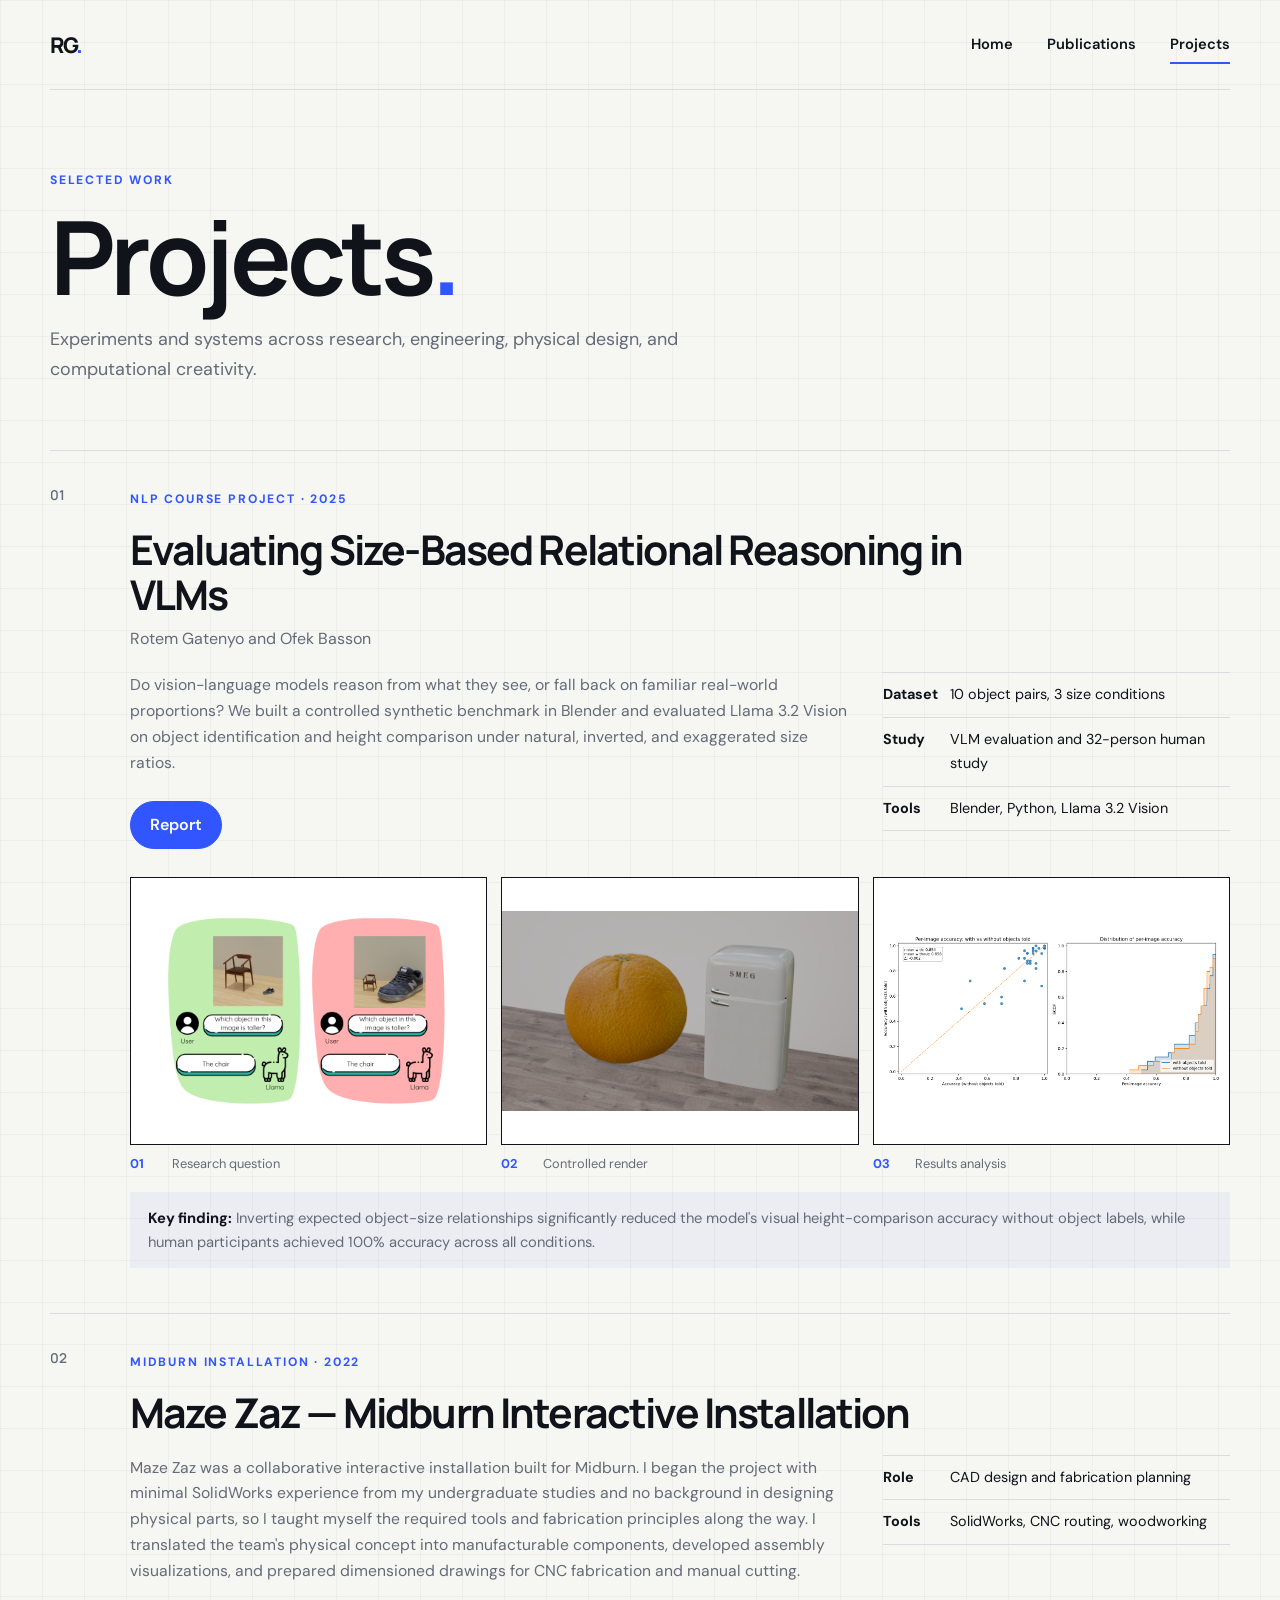
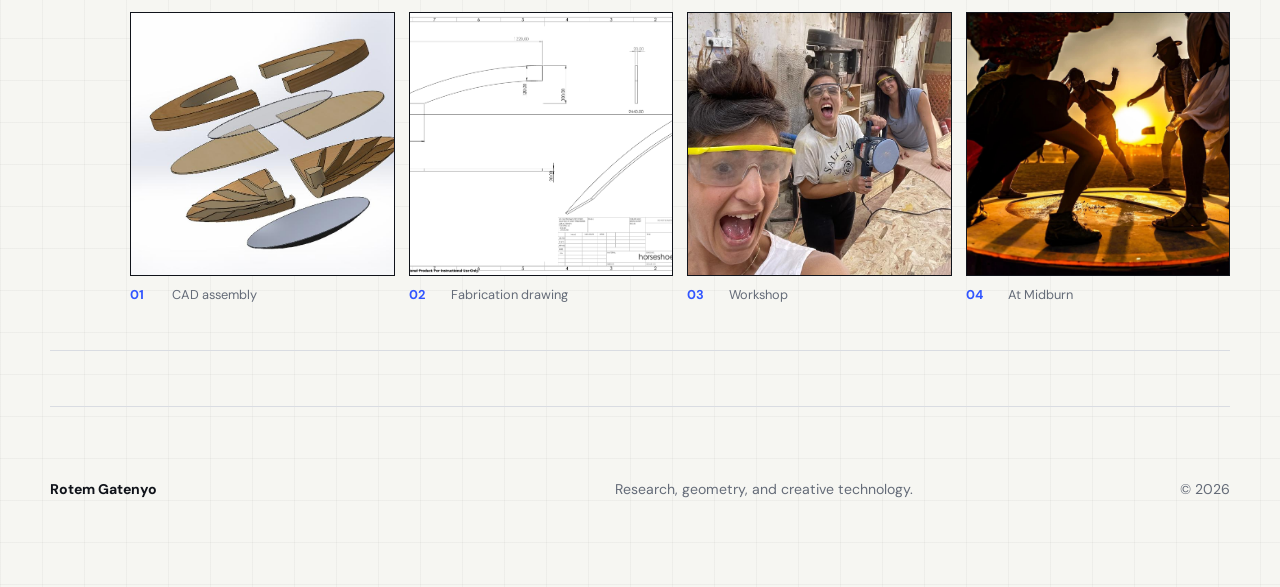
==== commit da953788: "added talks and modified structure of the main page" ====
--- a/projects.html
+++ b/projects.html
@@ -11,7 +11,7 @@
   <link rel="stylesheet" href="css/styles.css">
   <script src="js/main.js" defer></script>
 </head>
-<body>
+<body class="projects-page inner-page">
   <header class="site-header">
     <a class="logo" href="index.html" aria-label="Rotem Gatenyo home">RG<span>.</span></a>
     <button class="menu-toggle" type="button" aria-expanded="false" aria-controls="site-nav">Menu</button>
--- a/css/styles.css
+++ b/css/styles.css
@@ -341,6 +341,17 @@
   color: var(--muted);
 }
 
+.conference-badge {
+  width: fit-content;
+  margin: 0 0 14px;
+  padding: 7px 11px;
+  background: var(--blue);
+  color: white !important;
+  font: 700 0.78rem/1 "Manrope", sans-serif;
+  letter-spacing: 0.08em;
+  text-transform: uppercase;
+}
+
 .text-link {
   display: inline-block;
   color: var(--ink);
@@ -466,11 +477,240 @@
   font-size: 0.92rem;
 }
 
+.talks-section {
+  padding-top: 85px;
+  padding-bottom: 100px;
+}
+
+.talk-card {
+  display: grid;
+  grid-template-columns: minmax(360px, 0.9fr) minmax(0, 1.1fr);
+  align-items: center;
+  gap: 48px;
+  padding: 34px;
+  border: 1px solid var(--ink);
+  background: var(--panel);
+  box-shadow: 8px 8px 0 var(--ink);
+}
+
+.talk-image {
+  display: block;
+  overflow: hidden;
+  border: 1px solid var(--ink);
+}
+
+.talk-image img {
+  width: 100%;
+  display: block;
+  transition: transform 200ms ease;
+}
+
+.talk-image:hover img {
+  transform: scale(1.02);
+}
+
+.talk-label {
+  margin-bottom: 10px;
+  color: var(--blue);
+  font: 700 0.78rem/1.3 "Manrope", sans-serif;
+  letter-spacing: 0.08em;
+  text-transform: uppercase;
+}
+
+.talk-content h3 {
+  margin-bottom: 12px;
+  font-size: clamp(1.8rem, 3vw, 3rem);
+}
+
+.talk-content > p:not(.talk-label) {
+  max-width: 620px;
+  margin-bottom: 0;
+  color: var(--muted);
+  font-size: 1rem;
+  line-height: 1.6;
+}
+
+.talk-content .button-row {
+  margin-top: 24px;
+}
+
+.home-page .section {
+  padding-block: 55px;
+}
+
+.home-page .hero {
+  display: block;
+  min-height: 0;
+  padding-block: 38px 42px;
+}
+
+.home-page .hero-main {
+  display: grid;
+  grid-template-columns: minmax(0, 1fr) 210px;
+  align-items: center;
+  justify-content: space-between;
+  gap: 70px;
+}
+
+.home-page .hero h1 {
+  margin-bottom: 20px;
+  font-size: clamp(4.5rem, 8vw, 7.2rem);
+}
+
+.home-page .hero-intro {
+  font-size: clamp(1.2rem, 1.8vw, 1.55rem);
+}
+
+.home-page .hero .button-row {
+  margin-top: 24px;
+}
+
+.home-page .hero-portrait {
+  width: 190px;
+  height: 245px;
+  display: block;
+  border: 1px solid var(--ink);
+  object-fit: cover;
+  object-position: center 34%;
+  box-shadow: 7px 7px 0 var(--blue);
+}
+
+.home-page .hero-about {
+  display: grid;
+  grid-template-columns: 250px minmax(0, 1fr);
+  align-items: start;
+  gap: 42px;
+  margin-top: 30px;
+  padding-top: 26px;
+  border-top: 1px solid var(--line);
+}
+
+.home-page .hero-about h2 {
+  margin-bottom: 0;
+  font-size: 1.65rem;
+}
+
+.home-page .prose {
+  max-width: 780px;
+  font-size: 1rem;
+  line-height: 1.6;
+}
+
+.home-page .prose p {
+  margin-bottom: 0;
+}
+
+.home-page .prose p:first-child {
+  font-size: 1rem;
+  line-height: 1.6;
+}
+
+.home-page .section-heading {
+  margin-bottom: 28px;
+}
+
+.home-page .card-art {
+  height: 200px;
+}
+
+.home-page .card-body {
+  padding: 24px;
+}
+
+.home-page .card-body h3 {
+  font-size: 1.55rem;
+}
+
+.home-page .talks-section {
+  padding-top: 55px;
+  padding-bottom: 65px;
+}
+
+.home-page .talk-card {
+  gap: 36px;
+  padding: 26px;
+}
+
+.inner-page .page-hero {
+  padding-top: 80px;
+  padding-bottom: 48px;
+}
+
+.inner-page .page-hero h1 {
+  font-size: clamp(3.8rem, 8vw, 6.4rem);
+}
+
+.inner-page .page-hero > p:last-child {
+  font-size: 1.12rem;
+}
+
+.inner-page .publication-list,
+.inner-page .project-list {
+  padding-top: 0;
+  padding-bottom: 55px;
+}
+
+.publications-page .year-label {
+  margin-top: 30px;
+}
+
+.publications-page .publication {
+  grid-template-columns: 65px 1fr;
+  gap: 24px;
+  padding: 35px 0 45px;
+}
+
+.publications-page .publication-content,
+.publications-page .publication-content-featured {
+  grid-template-columns: 360px minmax(0, 1fr);
+  gap: 32px;
+}
+
+.publications-page .publication h2 {
+  font-size: clamp(1.5rem, 1.9vw, 1.95rem);
+}
+
+.projects-page .project-case-study {
+  padding: 38px 0 45px;
+}
+
+.projects-page .project-case-heading {
+  margin-bottom: 20px;
+}
+
+.projects-page .project-case-heading h2 {
+  font-size: clamp(1.9rem, 3.2vw, 3.15rem);
+}
+
+.projects-page .project-case-summary {
+  gap: 32px;
+}
+
+.projects-page .project-case-summary > p,
+.projects-page .project-case-summary > div > p {
+  font-size: 0.98rem;
+}
+
+.projects-page .project-gallery {
+  margin-top: 28px;
+}
+
+.projects-page .project-finding {
+  margin-top: 18px;
+  padding: 14px 18px;
+  font-size: 0.92rem;
+}
+
 @media (max-width: 1050px) {
   .publication-content,
   .publication-content-featured {
     grid-template-columns: 1fr;
     gap: 32px;
+  }
+
+  .publications-page .publication-content,
+  .publications-page .publication-content-featured {
+    grid-template-columns: 1fr;
   }
 
   .publication-visual {
@@ -699,6 +939,11 @@
 }
 
 @media (max-width: 800px) {
+  .talk-card {
+    grid-template-columns: 1fr;
+    gap: 30px;
+  }
+
   .site-header {
     position: relative;
     min-height: 74px;
@@ -735,14 +980,57 @@
     padding-block: 70px;
   }
 
+  .home-page .section {
+    padding-block: 52px;
+  }
+
   .hero {
     grid-template-columns: 1fr;
     gap: 45px;
     padding-top: 80px;
   }
 
+  .home-page .hero {
+    min-height: 0;
+    padding-top: 42px;
+  }
+
+  .home-page .hero-main {
+    grid-template-columns: minmax(0, 1fr) 130px;
+    align-items: start;
+    gap: 20px;
+  }
+
   .hero-visual {
     min-height: 400px;
+  }
+
+  .home-page .hero-portrait {
+    width: 120px;
+    height: 155px;
+    box-shadow: 5px 5px 0 var(--blue);
+  }
+
+  .home-page .hero-about {
+    grid-template-columns: 1fr;
+    gap: 12px;
+    margin-top: 30px;
+    padding-top: 26px;
+  }
+
+  .home-page .hero-about .prose {
+    max-width: none;
+  }
+
+  .home-page .card-grid {
+    grid-template-columns: repeat(2, 300px);
+    overflow-x: auto;
+    padding: 0 8px 12px 0;
+    scroll-snap-type: x proximity;
+  }
+
+  .home-page .project-card {
+    scroll-snap-align: start;
   }
 
   .two-column,
@@ -830,6 +1118,19 @@
     font-size: 4.2rem;
   }
 
+  .home-page .hero h1 {
+    font-size: 3.8rem;
+  }
+
+  .home-page .hero-main {
+    grid-template-columns: 1fr;
+  }
+
+  .home-page .hero-portrait {
+    width: 105px;
+    height: 135px;
+  }
+
   .hero-visual {
     min-height: 330px;
   }
@@ -850,6 +1151,18 @@
   .publication {
     grid-template-columns: 1fr;
     gap: 15px;
+  }
+}
+
+@media (max-width: 620px) {
+  .talk-card {
+    grid-template-columns: 1fr;
+    gap: 26px;
+    padding: 18px;
+  }
+
+  .talk-image {
+    width: min(100%, 420px);
   }
 }
 
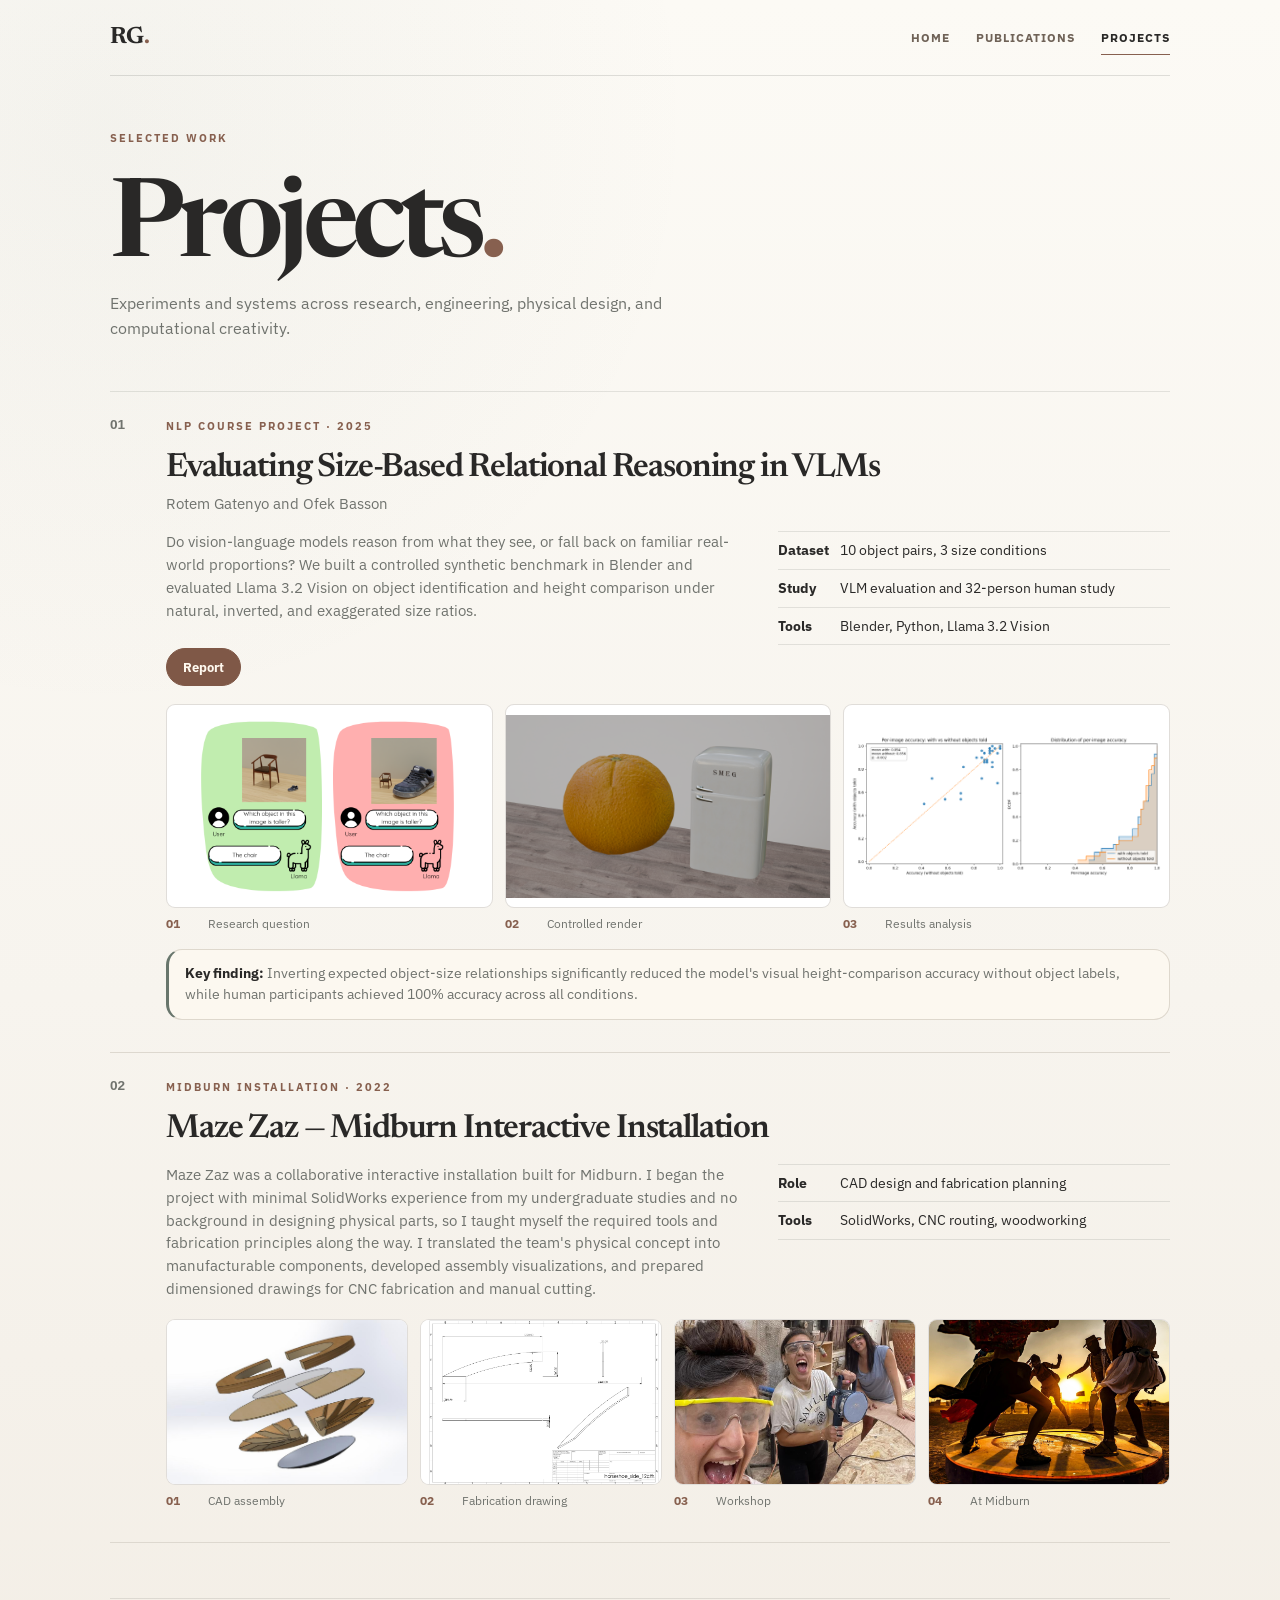
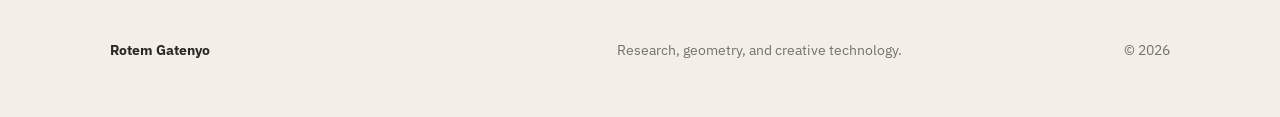
==== commit 67ab1899: "Update portfolio design and content" ====
--- a/projects.html
+++ b/projects.html
@@ -7,7 +7,7 @@
   <title>Projects | Rotem Gatenyo</title>
   <link rel="preconnect" href="https://fonts.googleapis.com">
   <link rel="preconnect" href="https://fonts.gstatic.com" crossorigin>
-  <link href="https://fonts.googleapis.com/css2?family=DM+Sans:wght@400;500;600;700&family=Manrope:wght@500;600;700;800&display=swap" rel="stylesheet">
+  <link href="https://fonts.googleapis.com/css2?family=IBM+Plex+Sans:wght@400;500;600;700&family=Newsreader:opsz,wght@6..72,500;6..72,600;6..72,700&display=swap" rel="stylesheet">
   <link rel="stylesheet" href="css/styles.css">
   <script src="js/main.js" defer></script>
 </head>
--- a/css/styles.css
+++ b/css/styles.css
@@ -1166,6 +1166,563 @@
   }
 }
 
+/* Minimal research portfolio refresh */
+:root {
+  --ink: #15171c;
+  --muted: #68707d;
+  --paper: #fbfaf7;
+  --panel: #ffffff;
+  --line: #e5e1d8;
+  --blue: #3858d6;
+  --violet: #7c68c9;
+  --lime: #d7ecd3;
+  --shadow: 0 16px 45px rgba(28, 32, 42, 0.07);
+}
+
+body {
+  background: var(--paper);
+  line-height: 1.55;
+}
+
+.site-header,
+.site-footer,
+.section {
+  width: min(calc(100% - 56px), 1080px);
+}
+
+.site-header {
+  min-height: 70px;
+  border-color: var(--line);
+}
+
+.logo {
+  letter-spacing: -0.04em;
+}
+
+.logo span,
+.page-hero h1 span {
+  color: var(--blue);
+}
+
+.site-nav {
+  gap: 24px;
+  color: var(--muted);
+  font-size: 0.88rem;
+}
+
+.site-nav a.active,
+.site-nav a:hover {
+  color: var(--ink);
+}
+
+.site-nav a::after {
+  bottom: 7px;
+  height: 1px;
+  background: var(--ink);
+}
+
+.section {
+  padding-block: 56px;
+  border-color: var(--line);
+}
+
+.eyebrow,
+.card-meta,
+.section-number,
+.year-label,
+.talk-label {
+  margin-bottom: 12px;
+  color: var(--blue);
+  font-size: 0.68rem;
+  letter-spacing: 0.14em;
+}
+
+h1,
+h2,
+h3 {
+  letter-spacing: -0.035em;
+}
+
+h2 {
+  font-size: clamp(1.75rem, 3vw, 2.6rem);
+}
+
+.button-row {
+  gap: 9px;
+  margin-top: 24px;
+}
+
+.button {
+  min-height: 38px;
+  padding: 8px 15px;
+  border-color: var(--line);
+  background: rgba(255, 255, 255, 0.72);
+  font-size: 0.88rem;
+  font-weight: 700;
+}
+
+.button:hover {
+  color: var(--ink);
+  border-color: var(--ink);
+  background: #f1eee7;
+  transform: translateY(-1px);
+}
+
+.button.primary {
+  border-color: var(--ink);
+  background: var(--ink);
+  color: white;
+}
+
+.button.primary:hover {
+  color: white;
+  background: var(--blue);
+  border-color: var(--blue);
+}
+
+.home-page .hero {
+  padding-block: 34px 38px;
+}
+
+.home-page .hero-main {
+  grid-template-columns: minmax(0, 1fr) minmax(280px, 360px);
+  align-items: start;
+  gap: 46px;
+}
+
+.home-page .hero h1 {
+  margin-bottom: 16px;
+  font-size: clamp(3.6rem, 7.2vw, 6.35rem);
+  line-height: 0.88;
+}
+
+.home-page .hero h1 span {
+  color: var(--ink);
+  -webkit-text-stroke: 0;
+}
+
+.home-page .hero-intro {
+  max-width: 620px;
+  color: #343842;
+  font-size: clamp(1.1rem, 1.6vw, 1.36rem);
+}
+
+.hero-side {
+  display: grid;
+  grid-template-columns: 1fr;
+  align-items: start;
+  justify-items: start;
+  gap: 18px;
+  padding-top: 8px;
+}
+
+.home-page .hero-portrait {
+  width: 104px;
+  height: 132px;
+  border-color: var(--line);
+  border-radius: 18px;
+  box-shadow: none;
+}
+
+.news-panel {
+  width: 100%;
+  padding: 20px;
+  border: 1px solid var(--line);
+  border-radius: 22px;
+  background: rgba(255, 255, 255, 0.66);
+}
+
+.news-panel h2 {
+  margin-bottom: 15px;
+  font-size: 1.12rem;
+}
+
+.news-list {
+  display: grid;
+  gap: 14px;
+  margin: 0;
+  padding: 0;
+  list-style: none;
+}
+
+.news-list li {
+  display: grid;
+  grid-template-columns: 74px 1fr;
+  gap: 12px;
+  padding-top: 14px;
+  border-top: 1px solid var(--line);
+  color: var(--muted);
+  font-size: 0.88rem;
+  line-height: 1.42;
+}
+
+.news-list li:first-child {
+  padding-top: 0;
+  border-top: 0;
+}
+
+.news-list time {
+  color: var(--ink);
+  font-weight: 800;
+}
+
+.home-page .hero-about {
+  grid-template-columns: minmax(190px, 0.32fr) minmax(0, 1fr);
+  gap: 32px;
+  margin-top: 32px;
+  padding: 26px;
+  border: 1px solid var(--line);
+  border-radius: 26px;
+  background: rgba(255, 255, 255, 0.62);
+}
+
+.home-page .hero-about h2 {
+  font-size: 1.38rem;
+}
+
+.home-page .prose,
+.home-page .prose p:first-child {
+  color: var(--muted);
+  font-size: 0.98rem;
+  line-height: 1.58;
+}
+
+.section-heading {
+  align-items: center;
+  margin-bottom: 24px;
+}
+
+.section-heading h2 {
+  margin-bottom: 0;
+}
+
+.card-grid {
+  gap: 18px;
+}
+
+.project-card,
+.talk-card,
+.publication-visual,
+.gallery-item img {
+  border-color: var(--line);
+  border-radius: 22px;
+  box-shadow: none;
+}
+
+.project-card {
+  background: rgba(255, 255, 255, 0.72);
+}
+
+.home-page .card-art {
+  height: 168px;
+}
+
+.card-art {
+  height: 230px;
+}
+
+.card-art-photo img {
+  transition: transform 220ms ease;
+}
+
+.project-card:hover .card-art-photo img {
+  transform: scale(1.018);
+}
+
+.card-body {
+  padding: 22px;
+}
+
+.card-body h3 {
+  font-size: 1.35rem;
+}
+
+.card-body p {
+  font-size: 0.94rem;
+  line-height: 1.48;
+}
+
+.conference-badge {
+  padding: 7px 10px;
+  border-radius: 999px;
+  background: #eef1ff;
+  color: var(--blue) !important;
+  font-size: 0.66rem;
+  letter-spacing: 0.09em;
+}
+
+.text-link {
+  color: var(--blue);
+  font-size: 0.92rem;
+}
+
+.talks-section {
+  padding-top: 54px;
+  padding-bottom: 60px;
+}
+
+.talk-card {
+  grid-template-columns: minmax(300px, 0.72fr) minmax(0, 1fr);
+  gap: 32px;
+  padding: 22px;
+  background: rgba(255, 255, 255, 0.72);
+}
+
+.talk-image {
+  border: 0;
+  border-radius: 18px;
+}
+
+.talk-content h3 {
+  font-size: clamp(1.55rem, 2.3vw, 2.25rem);
+}
+
+.talk-content > p:not(.talk-label) {
+  font-size: 0.95rem;
+}
+
+.inner-page .page-hero {
+  padding-top: 54px;
+  padding-bottom: 34px;
+}
+
+.inner-page .page-hero h1 {
+  margin-bottom: 12px;
+  font-size: clamp(3.1rem, 7vw, 5.25rem);
+}
+
+.inner-page .page-hero > p:last-child {
+  max-width: 620px;
+  font-size: 1.02rem;
+}
+
+.year-label {
+  margin-top: 26px;
+  padding-bottom: 10px;
+  border-color: var(--line);
+}
+
+.publications-page .publication {
+  grid-template-columns: 44px 1fr;
+  gap: 18px;
+  padding: 28px 0 34px;
+}
+
+.publications-page .publication-content,
+.publications-page .publication-content-featured {
+  grid-template-columns: 300px minmax(0, 1fr);
+  gap: 28px;
+}
+
+.publication-visual {
+  background: white;
+}
+
+.publications-page .publication h2 {
+  font-size: clamp(1.22rem, 1.55vw, 1.55rem);
+  line-height: 1.18;
+}
+
+.authors {
+  margin-bottom: 9px;
+  font-size: 0.92rem;
+}
+
+.description {
+  font-size: 0.9rem;
+}
+
+.publication .button-row.compact {
+  margin-top: 16px;
+}
+
+.publication .button {
+  min-height: 36px;
+  padding: 7px 13px;
+  font-size: 0.84rem;
+}
+
+.projects-page .project-case-study {
+  padding: 26px 0 32px;
+}
+
+.projects-page .project-case-heading {
+  grid-template-columns: 38px minmax(0, 1fr);
+  gap: 18px;
+  margin-bottom: 16px;
+}
+
+.projects-page .project-case-heading h2 {
+  font-size: clamp(1.55rem, 2.6vw, 2.55rem);
+}
+
+.project-authors {
+  margin-top: 6px;
+  font-size: 0.94rem;
+}
+
+.projects-page .project-case-summary {
+  grid-template-columns: minmax(0, 1.2fr) minmax(250px, 0.8fr);
+  gap: 24px;
+  margin-left: 56px;
+}
+
+.projects-page .project-case-summary > p,
+.projects-page .project-case-summary > div > p {
+  font-size: 0.94rem;
+}
+
+.project-facts li {
+  grid-template-columns: 50px 1fr;
+  padding: 8px 0;
+  font-size: 0.85rem;
+}
+
+.projects-page .project-gallery {
+  gap: 12px;
+  margin-top: 18px;
+  margin-left: 56px;
+}
+
+.gallery-item img {
+  aspect-ratio: 16 / 11;
+  border-radius: 18px;
+}
+
+.project-gallery-nlp .gallery-item img {
+  aspect-ratio: 16 / 10;
+}
+
+.gallery-item figcaption {
+  padding-top: 7px;
+  font-size: 0.76rem;
+}
+
+.projects-page .project-finding {
+  margin-top: 16px;
+  margin-left: 56px;
+  padding: 13px 16px;
+  border: 1px solid var(--line);
+  border-left: 3px solid var(--blue);
+  border-radius: 16px;
+  background: rgba(255, 255, 255, 0.66);
+  font-size: 0.88rem;
+}
+
+.site-footer {
+  min-height: 118px;
+  border-bottom: 0;
+}
+
+@media (max-width: 920px) {
+  .home-page .hero-main,
+  .hero-side,
+  .home-page .hero-about,
+  .talk-card,
+  .publications-page .publication-content,
+  .publications-page .publication-content-featured,
+  .projects-page .project-case-summary {
+    grid-template-columns: 1fr;
+  }
+
+  .hero-side {
+    max-width: 520px;
+  }
+
+  .projects-page .project-case-summary,
+  .projects-page .project-gallery,
+  .projects-page .project-finding {
+    margin-left: 0;
+  }
+}
+
+@media (max-width: 800px) {
+  .site-header,
+  .site-footer,
+  .section {
+    width: min(calc(100% - 34px), 1080px);
+  }
+
+  .site-nav {
+    border-color: var(--line);
+    background: var(--panel);
+  }
+
+  .section,
+  .home-page .section {
+    padding-block: 42px;
+  }
+
+  .home-page .hero {
+    padding-top: 30px;
+  }
+
+  .home-page .hero h1 {
+    font-size: clamp(3.25rem, 16vw, 4.9rem);
+  }
+
+  .home-page .card-grid {
+    grid-template-columns: 1fr;
+    overflow: visible;
+    padding: 0;
+  }
+
+  .home-page .card-art {
+    height: 160px;
+  }
+
+  .publication-visual,
+  .publication-visual-portrait {
+    width: min(100%, 520px);
+  }
+
+  .projects-page .project-case-heading {
+    grid-template-columns: 1fr;
+  }
+
+  .project-gallery,
+  .projects-page .project-gallery {
+    grid-template-columns: repeat(4, 210px);
+    margin-left: 0;
+    overflow-x: auto;
+    padding-bottom: 12px;
+  }
+
+  .project-gallery-nlp,
+  .projects-page .project-gallery-nlp {
+    grid-template-columns: repeat(3, 230px);
+  }
+}
+
+@media (max-width: 520px) {
+  .site-header,
+  .site-footer,
+  .section {
+    width: min(calc(100% - 28px), 1080px);
+  }
+
+  .hero-side {
+    gap: 14px;
+  }
+
+  .home-page .hero-portrait {
+    width: 116px;
+    height: 146px;
+  }
+
+  .news-panel,
+  .home-page .hero-about,
+  .talk-card {
+    padding: 17px;
+    border-radius: 18px;
+  }
+
+  .news-list li {
+    grid-template-columns: 1fr;
+    gap: 4px;
+  }
+}
+
 @media (prefers-reduced-motion: reduce) {
   html {
     scroll-behavior: auto;
@@ -1177,3 +1734,667 @@
     transition-duration: 0.01ms !important;
   }
 }
+
+/* Warm editorial direction */
+:root {
+  --ink: #272522;
+  --muted: #676b66;
+  --paper: #f6f1e8;
+  --panel: #fffdf7;
+  --line: #d4cec2;
+  --blue: #8b5641;
+  --violet: #596f66;
+  --lime: #d9dec7;
+  --shadow: 0 18px 42px rgba(50, 55, 48, 0.07);
+}
+
+body {
+  background:
+    radial-gradient(circle at 8% 7%, rgba(89, 111, 102, 0.08), transparent 30%),
+    linear-gradient(180deg, #fbf8f1 0%, var(--paper) 54%, #efe8dd 100%);
+  color: var(--ink);
+  font-family: "IBM Plex Sans", sans-serif;
+  line-height: 1.52;
+}
+
+.site-header,
+.site-footer,
+.section {
+  width: min(calc(100% - 64px), 1060px);
+}
+
+.site-header {
+  min-height: 76px;
+  border-bottom: 1px solid rgba(87, 67, 47, 0.22);
+}
+
+.logo,
+h1,
+h2,
+h3 {
+  font-family: "Newsreader", Georgia, serif;
+}
+
+.logo {
+  font-size: 1.48rem;
+  font-weight: 700;
+  letter-spacing: -0.03em;
+}
+
+.logo span,
+.page-hero h1 span {
+  color: var(--blue);
+}
+
+.site-nav {
+  gap: 26px;
+  color: #6f6257;
+  font-size: 0.78rem;
+  font-weight: 700;
+  letter-spacing: 0.08em;
+  text-transform: uppercase;
+}
+
+.site-nav a::after {
+  bottom: 4px;
+  height: 1px;
+  background: var(--blue);
+}
+
+.section {
+  padding-block: 48px;
+  border-bottom: 1px solid rgba(87, 67, 47, 0.18);
+}
+
+.eyebrow,
+.card-meta,
+.section-number,
+.year-label,
+.talk-label {
+  color: var(--blue);
+  font-family: "IBM Plex Sans", sans-serif;
+  font-size: 0.7rem;
+  font-weight: 700;
+  letter-spacing: 0.18em;
+}
+
+.home-page .hero {
+  padding-block: 36px 34px;
+}
+
+.home-page .hero-main {
+  grid-template-columns: minmax(0, 1fr) 132px;
+  gap: 48px;
+}
+
+.home-page .hero h1 {
+  max-width: 680px;
+  margin-bottom: 10px;
+  font-size: clamp(4.25rem, 9.4vw, 8.2rem);
+  font-weight: 600;
+  line-height: 0.82;
+  letter-spacing: -0.072em;
+}
+
+.home-page .hero h1 span {
+  color: var(--ink);
+}
+
+.home-page .hero-intro {
+  max-width: 670px;
+  color: #40433f;
+  font-size: clamp(1.06rem, 1.6vw, 1.32rem);
+}
+
+.hero-side {
+  justify-items: end;
+  padding-top: 22px;
+}
+
+.home-page .hero-portrait {
+  width: 124px;
+  height: 158px;
+  border: 1px solid rgba(87, 67, 47, 0.24);
+  border-radius: 999px 999px 12px 12px;
+  box-shadow: 9px 9px 0 rgba(166, 84, 45, 0.14);
+}
+
+.button-row {
+  margin-top: 22px;
+}
+
+.button {
+  min-height: 37px;
+  padding: 8px 16px;
+  border: 1px solid rgba(87, 67, 47, 0.24);
+  border-radius: 999px;
+  background: rgba(255, 250, 241, 0.7);
+  color: var(--ink);
+  font-size: 0.84rem;
+}
+
+.button:hover {
+  border-color: var(--blue);
+  background: #ebe2d4;
+  color: var(--ink);
+}
+
+.button.primary {
+  border-color: var(--blue);
+  background: var(--blue);
+  color: #fff9ef;
+}
+
+.button.primary:hover {
+  border-color: #7f3d21;
+  background: #7f3d21;
+}
+
+.home-page .hero-copy .news-panel {
+  max-width: 850px;
+  margin-top: 34px;
+}
+
+.news-panel {
+  padding: 18px 0 0;
+  border: 0;
+  border-top: 1px solid rgba(87, 67, 47, 0.28);
+  border-radius: 0;
+  background: transparent;
+}
+
+.news-panel h2 {
+  margin-bottom: 12px;
+  color: var(--ink);
+  font-size: 1.28rem;
+  font-weight: 600;
+  letter-spacing: -0.035em;
+}
+
+.news-list {
+  grid-template-columns: repeat(3, minmax(0, 1fr));
+  gap: 0;
+  border-top: 1px solid rgba(87, 67, 47, 0.13);
+}
+
+.news-list li {
+  display: block;
+  min-height: 105px;
+  padding: 14px 18px 2px 0;
+  border-top: 0;
+  border-right: 1px solid rgba(87, 67, 47, 0.13);
+  color: var(--muted);
+  font-size: 0.9rem;
+}
+
+.news-list li:last-child {
+  border-right: 0;
+}
+
+.news-list time {
+  display: block;
+  margin-bottom: 7px;
+  color: var(--blue);
+  font-family: "Newsreader", Georgia, serif;
+  font-size: 1.08rem;
+  font-weight: 700;
+}
+
+.home-page .hero-about {
+  grid-template-columns: minmax(190px, 0.34fr) minmax(0, 1fr);
+  margin-top: 32px;
+  padding: 24px 0 0;
+  border: 0;
+  border-top: 1px solid rgba(87, 67, 47, 0.2);
+  border-radius: 0;
+  background: transparent;
+}
+
+.home-page .hero-about h2 {
+  color: var(--ink);
+  font-size: 1.62rem;
+  font-weight: 600;
+}
+
+.home-page .prose,
+.home-page .prose p:first-child {
+  color: var(--muted);
+  font-size: 1rem;
+}
+
+h2 {
+  color: var(--ink);
+  font-weight: 600;
+}
+
+.section-heading {
+  margin-bottom: 22px;
+}
+
+.project-card,
+.talk-card {
+  border: 1px solid rgba(87, 67, 47, 0.2);
+  border-radius: 10px;
+  background: rgba(255, 250, 241, 0.72);
+  box-shadow: var(--shadow);
+}
+
+.project-card {
+  overflow: hidden;
+}
+
+.card-art {
+  height: 220px;
+}
+
+.home-page .card-art {
+  height: 176px;
+}
+
+.card-art-publication img {
+  padding: 12px;
+  background: #fffaf1;
+}
+
+.card-body {
+  padding: 22px 22px 24px;
+}
+
+.card-body h3,
+.talk-content h3,
+.publication h2,
+.project-case-heading h2 {
+  font-weight: 600;
+}
+
+.card-body h3 {
+  font-size: 1.55rem;
+}
+
+.card-body p {
+  color: var(--muted);
+}
+
+.conference-badge {
+  border: 1px solid rgba(166, 84, 45, 0.26);
+  border-radius: 999px;
+  background: #f4e2cf;
+  color: #8f4727 !important;
+}
+
+.text-link {
+  color: var(--blue);
+}
+
+.talk-card {
+  grid-template-columns: minmax(300px, 0.72fr) minmax(0, 1fr);
+  padding: 24px;
+}
+
+.talk-image,
+.publication-visual,
+.gallery-item img {
+  border: 1px solid rgba(87, 67, 47, 0.18);
+  border-radius: 9px;
+}
+
+.talk-content h3 {
+  font-size: clamp(1.75rem, 2.8vw, 2.7rem);
+}
+
+.inner-page .page-hero h1 {
+  font-size: clamp(3.8rem, 8.5vw, 6.8rem);
+  font-weight: 600;
+  line-height: 0.88;
+  letter-spacing: -0.06em;
+}
+
+.inner-page .page-hero > p:last-child {
+  color: var(--muted);
+}
+
+.year-label {
+  border-bottom: 1px solid rgba(87, 67, 47, 0.2);
+}
+
+.publications-page .publication {
+  border-bottom: 1px solid rgba(87, 67, 47, 0.16);
+}
+
+.publications-page .publication-content,
+.publications-page .publication-content-featured {
+  grid-template-columns: 285px minmax(0, 1fr);
+}
+
+.publication-visual {
+  background: #fffaf1;
+}
+
+.publications-page .publication h2 {
+  font-size: clamp(1.38rem, 1.82vw, 1.92rem);
+}
+
+.authors {
+  color: #4b4035;
+}
+
+.description,
+.projects-page .project-case-summary > p,
+.projects-page .project-case-summary > div > p,
+.project-authors,
+.project-finding,
+.site-footer {
+  color: var(--muted);
+}
+
+.project-facts {
+  border-top: 1px solid rgba(87, 67, 47, 0.18);
+}
+
+.project-facts li {
+  border-bottom: 1px solid rgba(87, 67, 47, 0.14);
+}
+
+.projects-page .project-finding {
+  border-color: rgba(87, 67, 47, 0.18);
+  border-left-color: var(--violet);
+  background: rgba(255, 250, 241, 0.62);
+}
+
+@media (max-width: 920px) {
+  .home-page .hero-main {
+    grid-template-columns: 1fr;
+  }
+
+  .hero-side {
+    justify-items: start;
+    padding-top: 0;
+  }
+
+  .news-list {
+    grid-template-columns: 1fr;
+  }
+
+  .news-list li {
+    min-height: 0;
+    padding: 13px 0;
+    border-right: 0;
+    border-bottom: 1px solid rgba(87, 67, 47, 0.13);
+  }
+
+  .news-list li:last-child {
+    border-bottom: 0;
+  }
+}
+
+@media (max-width: 800px) {
+  .site-header,
+  .site-footer,
+  .section {
+    width: min(calc(100% - 34px), 1060px);
+  }
+
+  .site-nav {
+    border-color: rgba(87, 67, 47, 0.22);
+    background: var(--panel);
+  }
+}
+
+@media (max-width: 520px) {
+  .home-page .hero h1 {
+    font-size: clamp(3.65rem, 18vw, 4.85rem);
+  }
+
+  .home-page .hero-portrait {
+    width: 110px;
+    height: 142px;
+  }
+}
+
+/* Simpler portrait and news list */
+.home-page .hero-main {
+  grid-template-columns: minmax(0, 1fr) 230px;
+  gap: 58px;
+}
+
+.hero-side {
+  padding-top: 40px;
+}
+
+.home-page .hero-portrait {
+  width: 210px;
+  height: 210px;
+  border: 1px solid rgba(87, 67, 47, 0.2);
+  border-radius: 50%;
+  box-shadow: none;
+  object-position: center 30%;
+}
+
+.home-page .hero-copy .news-panel {
+  max-width: 700px;
+  margin-top: 24px;
+}
+
+.news-panel {
+  padding-top: 16px;
+}
+
+.news-panel h2 {
+  margin-bottom: 10px;
+  font-size: 1.14rem;
+}
+
+.news-list {
+  display: grid;
+  grid-template-columns: 1fr;
+  gap: 0;
+  border-top: 1px solid rgba(76, 76, 69, 0.14);
+}
+
+.news-list li {
+  display: grid;
+  grid-template-columns: 48px minmax(0, 1fr);
+  align-items: center;
+  gap: 14px;
+  min-height: 0;
+  padding: 14px 0;
+  border-right: 0;
+  border-bottom: 1px solid rgba(76, 76, 69, 0.12);
+  color: var(--muted);
+  font-size: 0.92rem;
+}
+
+.news-list li:last-child {
+  border-bottom: 0;
+}
+
+.news-list li:first-child {
+  padding-top: 14px;
+}
+
+.news-icon {
+  display: inline-flex;
+  align-items: center;
+  justify-content: center;
+  width: 36px;
+  height: 36px;
+  margin-top: 0;
+  padding: 0;
+  border: 1px solid transparent;
+  border-radius: 50%;
+  box-shadow: inset 0 0 0 1px rgba(255, 255, 255, 0.52);
+}
+
+.news-icon svg {
+  width: 20px;
+  height: 20px;
+  overflow: visible;
+  fill: none;
+  stroke: #fffdf7;
+  stroke-width: 1.9;
+  stroke-linecap: round;
+  stroke-linejoin: round;
+}
+
+.news-icon-talk {
+  background: #b46a4c;
+}
+
+.news-icon-paper {
+  background: #5f7b72;
+}
+
+.news-icon-phd {
+  background: #857447;
+}
+
+.news-list time {
+  display: block;
+  margin: 0 0 3px;
+  font-family: "IBM Plex Sans", sans-serif;
+  font-size: 0.86rem;
+  line-height: 1.2;
+  font-weight: 700;
+}
+
+.news-list li div > span {
+  line-height: 1.42;
+}
+
+.news-list li div > span {
+  display: block;
+}
+
+@media (max-width: 920px) {
+  .home-page .hero-main {
+    grid-template-columns: 1fr;
+  }
+
+  .hero-side {
+    padding-top: 0;
+  }
+}
+
+@media (max-width: 520px) {
+  .news-list li {
+    grid-template-columns: 42px minmax(0, 1fr);
+    gap: 12px;
+  }
+
+  .home-page .hero-portrait {
+    width: 150px;
+    height: 150px;
+  }
+}
+
+/* More generous label-to-title spacing */
+.home-page .eyebrow,
+.inner-page .eyebrow {
+  margin-bottom: 36px;
+}
+
+.home-page .hero h1 {
+  margin-bottom: 18px;
+}
+
+.section-number,
+.card-meta,
+.year-label,
+.talk-label {
+  margin-bottom: 16px;
+}
+
+.news-panel .section-number {
+  margin-bottom: 12px;
+}
+
+.news-list a {
+  color: var(--blue);
+  font-weight: 700;
+  text-decoration: underline;
+  text-decoration-thickness: 1px;
+  text-underline-offset: 3px;
+}
+
+.home-page .prose a {
+  color: var(--blue);
+  font-weight: 700;
+  text-decoration: underline;
+  text-decoration-thickness: 1px;
+  text-underline-offset: 3px;
+}
+
+/* Softer neutral palette, keeping news icon colors intact */
+:root {
+  --ink: #292827;
+  --muted: #70736e;
+  --paper: #f7f4ee;
+  --panel: #fffdf8;
+  --line: #ddd8cf;
+  --blue: #87604f;
+  --violet: #68766c;
+  --lime: #dde1cf;
+  --shadow: 0 16px 38px rgba(58, 60, 54, 0.055);
+}
+
+body {
+  background:
+    radial-gradient(circle at 8% 7%, rgba(104, 118, 108, 0.055), transparent 30%),
+    linear-gradient(180deg, #fcfaf5 0%, var(--paper) 58%, #f3eee6 100%);
+}
+
+.home-page .hero-intro,
+.authors {
+  color: #494d49;
+}
+
+.site-header {
+  border-bottom-color: rgba(67, 70, 64, 0.16);
+}
+
+.section,
+.home-page .hero-about,
+.news-panel,
+.year-label,
+.publications-page .publication,
+.project-facts,
+.project-facts li {
+  border-color: rgba(67, 70, 64, 0.13);
+}
+
+.news-list,
+.news-list li {
+  border-color: rgba(67, 70, 64, 0.1);
+}
+
+.button {
+  border-color: rgba(67, 70, 64, 0.18);
+  background: rgba(255, 253, 248, 0.72);
+}
+
+.button:hover {
+  border-color: rgba(67, 70, 64, 0.34);
+  background: #eee9df;
+}
+
+.button.primary {
+  border-color: #7f5847;
+  background: #7f5847;
+}
+
+.conference-badge {
+  border-color: rgba(135, 96, 79, 0.2);
+  background: #f0e6da;
+  color: #73503f !important;
+}
+
+.project-card,
+.talk-card {
+  border-color: rgba(67, 70, 64, 0.14);
+  background: rgba(255, 253, 248, 0.76);
+}
+
+.publication-visual,
+.card-art-publication img {
+  background: var(--panel);
+}
